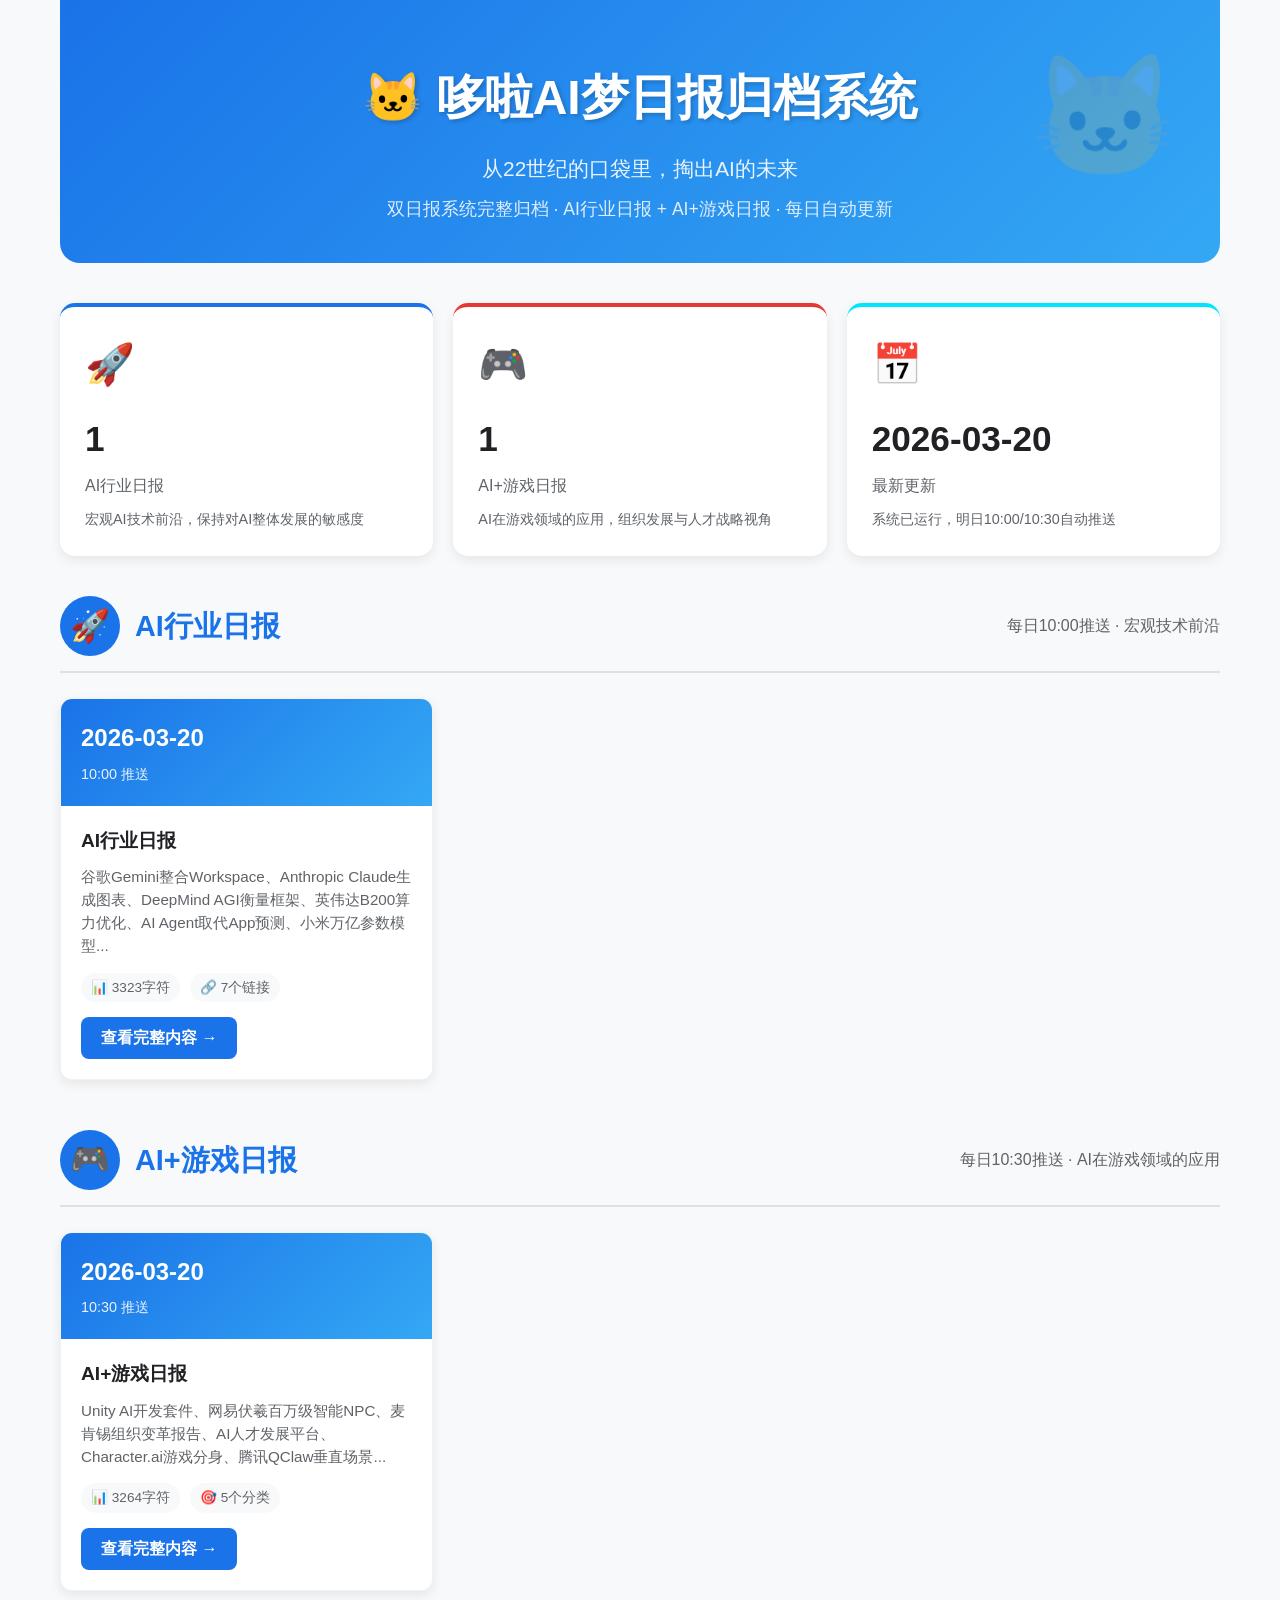
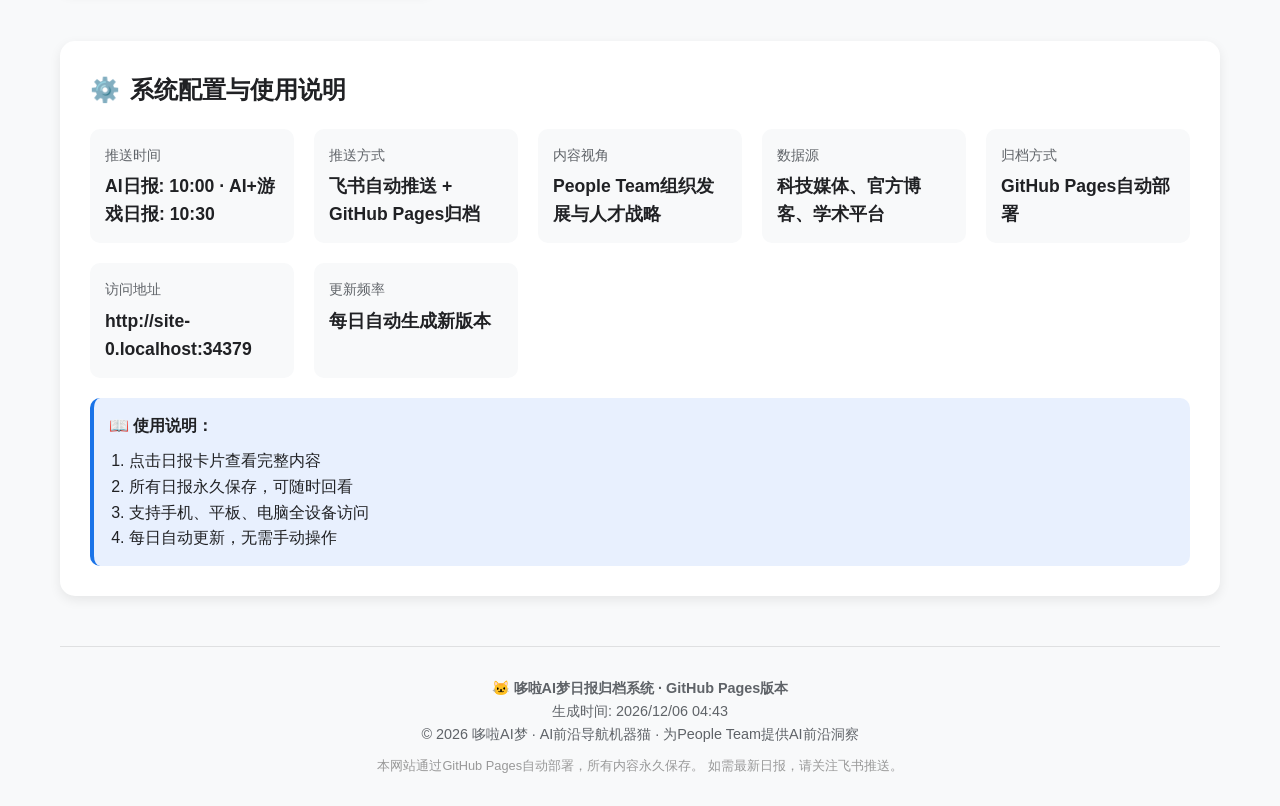
==== index.html @ b00ba688 "🔧 修复首页访问地址显示错误 修复内容： • JavaScript中的占位符'[你的用户名].github.io/dora-ai-dream-archive' • 改为正确的'https://yanj" ====
<!DOCTYPE html>
<html lang="zh-CN">
<head>
    <meta charset="UTF-8">
    <meta name="viewport" content="width=device-width, initial-scale=1.0">
    <title>哆啦AI梦日报归档系统</title>
    <meta name="description" content="哆啦AI梦日报归档系统 - AI行业日报 + AI+游戏日报">
    <meta name="keywords" content="AI日报,AI+游戏日报,AI趋势,游戏AI,组织发展,人才战略">
    <style>
        :root {
            --primary-blue: #1a73e8;
            --secondary-blue: #34a8f4;
            --accent-teal: #00e5ff;
            --light-bg: #f8f9fa;
            --card-bg: #ffffff;
            --text-dark: #202124;
            --text-light: #5f6368;
            --shadow: 0 4px 12px rgba(0,0,0,0.08);
        }
        
        * {
            margin: 0;
            padding: 0;
            box-sizing: border-box;
        }
        
        body {
            font-family: -apple-system, BlinkMacSystemFont, 'Segoe UI', Roboto, 'PingFang SC', 'Hiragino Sans GB', 'Microsoft YaHei', sans-serif;
            background: var(--light-bg);
            color: var(--text-dark);
            line-height: 1.6;
            min-height: 100vh;
        }
        
        .container {
            max-width: 1200px;
            margin: 0 auto;
            padding: 0 20px;
        }
        
        /* 头部 */
        .header {
            text-align: center;
            padding: 60px 20px 40px;
            background: linear-gradient(135deg, var(--primary-blue) 0%, var(--secondary-blue) 100%);
            color: white;
            margin-bottom: 40px;
            border-radius: 0 0 20px 20px;
            position: relative;
            overflow: hidden;
        }
        
        .header::before {
            content: '🐱';
            font-size: 120px;
            position: absolute;
            top: 20px;
            right: 40px;
            opacity: 0.15;
        }
        
        .header h1 {
            font-size: 3rem;
            font-weight: 800;
            margin-bottom: 15px;
            text-shadow: 2px 2px 4px rgba(0,0,0,0.2);
        }
        
        .header .subtitle {
            font-size: 1.3rem;
            opacity: 0.9;
            margin-bottom: 10px;
        }
        
        .header .description {
            max-width: 800px;
            margin: 0 auto;
            font-size: 1.1rem;
            opacity: 0.85;
        }
        
        /* 统计卡片 */
        .stats-grid {
            display: grid;
            grid-template-columns: repeat(auto-fit, minmax(250px, 1fr));
            gap: 20px;
            margin-bottom: 40px;
        }
        
        .stat-card {
            background: var(--card-bg);
            padding: 25px;
            border-radius: 15px;
            box-shadow: var(--shadow);
            transition: transform 0.3s ease;
        }
        
        .stat-card:hover {
            transform: translateY(-5px);
        }
        
        .stat-card.ai {
            border-top: 4px solid var(--primary-blue);
        }
        
        .stat-card.gaming {
            border-top: 4px solid #e53935;
        }
        
        .stat-card.system {
            border-top: 4px solid var(--accent-teal);
        }
        
        .stat-icon {
            font-size: 2.5rem;
            margin-bottom: 15px;
        }
        
        .stat-value {
            font-size: 2.2rem;
            font-weight: 800;
            margin-bottom: 5px;
        }
        
        .stat-label {
            font-size: 1rem;
            color: var(--text-light);
            margin-bottom: 10px;
        }
        
        .stat-desc {
            font-size: 0.9rem;
            color: var(--text-light);
        }
        
        /* 日报分类 */
        .category-section {
            margin-bottom: 50px;
        }
        
        .section-header {
            display: flex;
            align-items: center;
            gap: 15px;
            margin-bottom: 25px;
            padding-bottom: 15px;
            border-bottom: 2px solid rgba(0,0,0,0.1);
        }
        
        .section-icon {
            font-size: 2rem;
            width: 60px;
            height: 60px;
            background: var(--primary-blue);
            color: white;
            border-radius: 50%;
            display: flex;
            align-items: center;
            justify-content: center;
        }
        
        .section-title {
            font-size: 1.8rem;
            font-weight: 700;
            color: var(--primary-blue);
        }
        
        .section-desc {
            margin-left: auto;
            color: var(--text-light);
            font-size: 1rem;
        }
        
        /* 日报列表 */
        .daily-grid {
            display: grid;
            grid-template-columns: repeat(auto-fill, minmax(300px, 1fr));
            gap: 20px;
        }
        
        .daily-card {
            background: var(--card-bg);
            border-radius: 12px;
            overflow: hidden;
            box-shadow: var(--shadow);
            transition: all 0.3s ease;
            border: 1px solid rgba(0,0,0,0.05);
        }
        
        .daily-card:hover {
            transform: translateY(-3px);
            box-shadow: 0 8px 25px rgba(0,0,0,0.12);
        }
        
        .daily-header {
            padding: 20px;
            background: linear-gradient(135deg, var(--primary-blue) 0%, var(--secondary-blue) 100%);
            color: white;
        }
        
        .daily-date {
            font-size: 1.5rem;
            font-weight: 700;
            margin-bottom: 5px;
        }
        
        .daily-time {
            font-size: 0.9rem;
            opacity: 0.9;
        }
        
        .daily-content {
            padding: 20px;
        }
        
        .daily-title {
            font-size: 1.2rem;
            font-weight: 600;
            margin-bottom: 10px;
            color: var(--text-dark);
        }
        
        .daily-desc {
            font-size: 0.95rem;
            color: var(--text-light);
            margin-bottom: 15px;
            line-height: 1.5;
        }
        
        .daily-stats {
            display: flex;
            gap: 10px;
            margin-bottom: 15px;
            flex-wrap: wrap;
        }
        
        .stat-badge {
            background: var(--light-bg);
            padding: 4px 10px;
            border-radius: 15px;
            font-size: 0.85rem;
            color: var(--text-light);
        }
        
        .daily-link {
            display: inline-block;
            padding: 8px 20px;
            background: var(--primary-blue);
            color: white;
            text-decoration: none;
            border-radius: 8px;
            font-weight: 600;
            transition: background 0.3s ease;
        }
        
        .daily-link:hover {
            background: var(--secondary-blue);
        }
        
        /* 系统信息 */
        .system-info {
            background: var(--card-bg);
            padding: 30px;
            border-radius: 15px;
            margin-top: 40px;
            box-shadow: var(--shadow);
        }
        
        .system-title {
            font-size: 1.5rem;
            font-weight: 700;
            margin-bottom: 20px;
            color: var(--text-dark);
            display: flex;
            align-items: center;
            gap: 10px;
        }
        
        .system-title::before {
            content: '⚙️';
        }
        
        .system-grid {
            display: grid;
            grid-template-columns: repeat(auto-fit, minmax(200px, 1fr));
            gap: 20px;
        }
        
        .system-item {
            padding: 15px;
            background: var(--light-bg);
            border-radius: 10px;
        }
        
        .system-label {
            font-size: 0.9rem;
            color: var(--text-light);
            margin-bottom: 5px;
        }
        
        .system-value {
            font-size: 1.1rem;
            font-weight: 600;
            color: var(--text-dark);
        }
        
        /* 页脚 */
        .footer {
            text-align: center;
            margin-top: 50px;
            padding: 30px;
            color: var(--text-light);
            font-size: 0.9rem;
            border-top: 1px solid rgba(0,0,0,0.1);
        }
        
        .footer a {
            color: var(--primary-blue);
            text-decoration: none;
        }
        
        .footer a:hover {
            text-decoration: underline;
        }
        
        /* 响应式 */
        @media (max-width: 768px) {
            .header h1 {
                font-size: 2.2rem;
            }
            
            .stats-grid {
                grid-template-columns: 1fr;
            }
            
            .daily-grid {
                grid-template-columns: 1fr;
            }
            
            .section-header {
                flex-direction: column;
                align-items: flex-start;
                gap: 10px;
            }
            
            .section-desc {
                margin-left: 0;
            }
            
            .header::before {
                font-size: 80px;
                top: 10px;
                right: 20px;
            }
        }
        
        /* 打印样式 */
        @media print {
            .header {
                background: white !important;
                color: black !important;
                border-bottom: 2px solid black;
            }
            
            .daily-card, .system-info {
                box-shadow: none;
                border: 1px solid #ddd;
            }
            
            .daily-link {
                color: black;
                text-decoration: underline;
                background: none;
                padding: 0;
            }
        }
    </style>
</head>
<body>
    <div class="container">
        <!-- 头部 -->
        <div class="header">
            <h1>🐱 哆啦AI梦日报归档系统</h1>
            <div class="subtitle">从22世纪的口袋里，掏出AI的未来</div>
            <div class="description">
                双日报系统完整归档 · AI行业日报 + AI+游戏日报 · 每日自动更新
            </div>
        </div>
        
        <!-- 统计卡片 -->
        <div class="stats-grid">
            <div class="stat-card ai">
                <div class="stat-icon">🚀</div>
                <div class="stat-value" id="ai-count">1</div>
                <div class="stat-label">AI行业日报</div>
                <div class="stat-desc">宏观AI技术前沿，保持对AI整体发展的敏感度</div>
            </div>
            
            <div class="stat-card gaming">
                <div class="stat-icon">🎮</div>
                <div class="stat-value" id="gaming-count">1</div>
                <div class="stat-label">AI+游戏日报</div>
                <div class="stat-desc">AI在游戏领域的应用，组织发展与人才战略视角</div>
            </div>
            
            <div class="stat-card system">
                <div class="stat-icon">📅</div>
                <div class="stat-value" id="latest-date">2026-03-20</div>
                <div class="stat-label">最新更新</div>
                <div class="stat-desc">系统已运行，明日10:00/10:30自动推送</div>
            </div>
        </div>
        
        <!-- AI行业日报 -->
        <div class="category-section">
            <div class="section-header">
                <div class="section-icon">🚀</div>
                <h2 class="section-title">AI行业日报</h2>
                <div class="section-desc">每日10:00推送 · 宏观技术前沿</div>
            </div>
            
            <div class="daily-grid" id="ai-daily-list">
                <!-- AI日报卡片将通过JavaScript动态加载 -->
                <div class="daily-card">
                    <div class="daily-header">
                        <div class="daily-date">2026-03-20</div>
                        <div class="daily-time">10:00 推送</div>
                    </div>
                    <div class="daily-content">
                        <div class="daily-title">AI行业日报</div>
                        <div class="daily-desc">
                            谷歌Gemini整合Workspace、Anthropic Claude生成图表、DeepMind AGI衡量框架、英伟达B200算力优化、AI Agent取代App预测、小米万亿参数模型...
                        </div>
                        <div class="daily-stats">
                            <span class="stat-badge">📊 3323字符</span>
                            <span class="stat-badge">🔗 7个链接</span>
                        </div>
                        <a href="daily/ai/2026-03-20.html" class="daily-link" target="_blank">查看完整内容 →</a>
                    </div>
                </div>
            </div>
        </div>
        
        <!-- AI+游戏日报 -->
        <div class="category-section">
            <div class="section-header">
                <div class="section-icon">🎮</div>
                <h2 class="section-title">AI+游戏日报</h2>
                <div class="section-desc">每日10:30推送 · AI在游戏领域的应用</div>
            </div>
            
            <div class="daily-grid" id="gaming-daily-list">
                <!-- AI+游戏日报卡片将通过JavaScript动态加载 -->
                <div class="daily-card">
                    <div class="daily-header">
                        <div class="daily-date">2026-03-20</div>
                        <div class="daily-time">10:30 推送</div>
                    </div>
                    <div class="daily-content">
                        <div class="daily-title">AI+游戏日报</div>
                        <div class="daily-desc">
                            Unity AI开发套件、网易伏羲百万级智能NPC、麦肯锡组织变革报告、AI人才发展平台、Character.ai游戏分身、腾讯QClaw垂直场景...
                        </div>
                        <div class="daily-stats">
                            <span class="stat-badge">📊 3264字符</span>
                            <span class="stat-badge">🎯 5个分类</span>
                        </div>
                        <a href="daily/gaming/2026-03-20.html" class="daily-link" target="_blank">查看完整内容 →</a>
                    </div>
                </div>
            </div>
        </div>
        
        <!-- 系统信息 -->
        <div class="system-info">
            <h3 class="system-title">系统配置与使用说明</h3>
            <div class="system-grid">
                <div class="system-item">
                    <div class="system-label">推送时间</div>
                    <div class="system-value">AI日报: 10:00 · AI+游戏日报: 10:30</div>
                </div>
                <div class="system-item">
                    <div class="system-label">推送方式</div>
                    <div class="system-value">飞书自动推送 + GitHub Pages归档</div>
                </div>
                <div class="system-item">
                    <div class="system-label">内容视角</div>
                    <div class="system-value">People Team组织发展与人才战略</div>
                </div>
                <div class="system-item">
                    <div class="system-label">数据源</div>
                    <div class="system-value">科技媒体、官方博客、学术平台</div>
                </div>
                <div class="system-item">
                    <div class="system-label">归档方式</div>
                    <div class="system-value">GitHub Pages自动部署</div>
                </div>
                <div class="system-item">
                    <div class="system-label">访问地址</div>
                    <div class="system-value" id="site-url">加载中...</div>
                </div>
                <div class="system-item">
                    <div class="system-label">更新频率</div>
                    <div class="system-value">每日自动生成新版本</div>
                </div>
            </div>
            
            <div style="margin-top: 20px; padding: 15px; background: #e8f0fe; border-radius: 10px; border-left: 4px solid var(--primary-blue);">
                <strong>📖 使用说明：</strong>
                <ol style="margin: 10px 0 0 20px;">
                    <li>点击日报卡片查看完整内容</li>
                    <li>所有日报永久保存，可随时回看</li>
                    <li>支持手机、平板、电脑全设备访问</li>
                    <li>每日自动更新，无需手动操作</li>
                </ol>
            </div>
        </div>
        
        <!-- 页脚 -->
        <div class="footer">
            <p><strong>🐱 哆啦AI梦日报归档系统 · GitHub Pages版本</strong></p>
            <p>生成时间: <span id="generate-time">2026年03月20日 15:45</span></p>
            <p>© 2026 哆啦AI梦 · AI前沿导航机器猫 · 为People Team提供AI前沿洞察</p>
            <p style="font-size: 0.8rem; margin-top: 10px; color: #999;">
                本网站通过GitHub Pages自动部署，所有内容永久保存。
                如需最新日报，请关注飞书推送。
            </p>
        </div>
    </div>
    
    <script>
        // 日报数据
        const dailyData = {
            ai: [
                {
                    date: '2026-03-20',
                    time: '10:00',
                    title: 'AI行业深度日报',
                    description: '谷歌Gemini整合Workspace、Anthropic Claude生成图表、DeepMind AGI衡量框架、英伟达B200算力优化、AI Agent取代App预测、小米万亿参数模型...',
                    stats: ['📊 3323字符', '🔗 7个链接'],
                    link: 'daily/ai/2026-03-20.html'
                }
            ],
            gaming: [
                {
                    date: '2026-03-20',
                    time: '10:30',
                    title: '游戏AI日报',
                    description: 'Unity AI开发套件、网易伏羲百万级智能NPC、麦肯锡组织变革报告、AI人才发展平台、Character.ai游戏分身、腾讯QClaw垂直场景...',
                    stats: ['📊 3264字符', '🎯 5个分类'],
                    link: 'daily/gaming/2026-03-20.html'
                }
            ]
        };
        
        // 初始化页面
        document.addEventListener('DOMContentLoaded', function() {
            // 更新统计
            document.getElementById('ai-count').textContent = dailyData.ai.length;
            document.getElementById('gaming-count').textContent = dailyData.gaming.length;
            
            // 更新最新日期
            const latestDate = Math.max(
                ...dailyData.ai.map(d => new Date(d.date).getTime()),
                ...dailyData.gaming.map(d => new Date(d.date).getTime())
            );
            if (latestDate > 0) {
                const dateStr = new Date(latestDate).toISOString().split('T')[0];
                document.getElementById('latest-date').textContent = dateStr;
            }
            
            // 渲染AI日报列表
            renderDailyList('ai-daily-list', dailyData.ai);
            
            // 渲染AI+游戏日报列表
            renderDailyList('gaming-daily-list', dailyData.gaming);
            
            // 更新生成时间
            const now = new Date();
            const timeStr = now.toLocaleString('zh-CN', {
                year: 'numeric',
                month: '2-digit',
                day: '2-digit',
                hour: '2-digit',
                minute: '2-digit'
            });
            document.getElementById('generate-time').textContent = timeStr;
            
            // 更新网站URL
            const siteUrl = window.location.hostname === 'localhost' 
                ? 'https://yanji-arch.github.io/dora-ai-dream-archive'
                : window.location.origin;
            document.getElementById('site-url').textContent = siteUrl;
            
            // 添加卡片悬停效果
            const cards = document.querySelectorAll('.daily-card');
            cards.forEach(card => {
                card.addEventListener('mouseenter', function() {
                    this.style.transform = 'translateY(-5px)';
                });
                card.addEventListener('mouseleave', function() {
                    this.style.transform = 'translateY(0)';
                });
            });
            
            // 外部链接新窗口打开
            document.querySelectorAll('a[href^="http"]').forEach(link => {
                link.target = '_blank';
                link.rel = 'noopener noreferrer';
            });
        });
        
        // 渲染日报列表
        function renderDailyList(containerId, data) {
            const container = document.getElementById(containerId);
            if (!container || !data.length) return;
            
            // 按日期倒序排序
            data.sort((a, b) => new Date(b.date) - new Date(a.date));
            
            // 清空容器（保留第一个示例卡片）
            const firstCard = container.querySelector('.daily-card');
            if (firstCard) {
                container.innerHTML = '';
            }
            
            // 渲染每个日报卡片
            data.forEach(daily => {
                const card = document.createElement('div');
                card.className = 'daily-card';
                card.innerHTML = `
                    <div class="daily-header">
                        <div class="daily-date">${daily.date}</div>
                        <div class="daily-time">${daily.time} 推送</div>
                    </div>
                    <div class="daily-content">
                        <div class="daily-title">${daily.title}</div>
                        <div class="daily-desc">${daily.description}</div>
                        <div class="daily-stats">
                            ${daily.stats.map(stat => `<span class="stat-badge">${stat}</span>`).join('')}
                        </div>
                        <a href="${daily.link}" class="daily-link" target="_blank">查看完整内容 →</a>
                    </div>
                `;
                container.appendChild(card);
            });
        }
        
        // 未来功能：从JSON文件加载数据
        async function loadDailyData() {
            try {
                const response = await fetch('data/daily-index.json');
                if (response.ok) {
                    const data = await response.json();
                    // 更新dailyData并重新渲染
                    Object.assign(dailyData, data);
                    document.getElementById('ai-count').textContent = data.ai.length;
                    document.getElementById('gaming-count').textContent = data.gaming.length;
                    renderDailyList('ai-daily-list', data.ai);
                    renderDailyList('gaming-daily-list', data.gaming);
                }
            } catch (error) {
                console.log('使用内置数据，JSON加载失败:', error);
            }
        }
        
        // 页面加载后尝试加载外部数据
        setTimeout(loadDailyData, 100);
    </script>
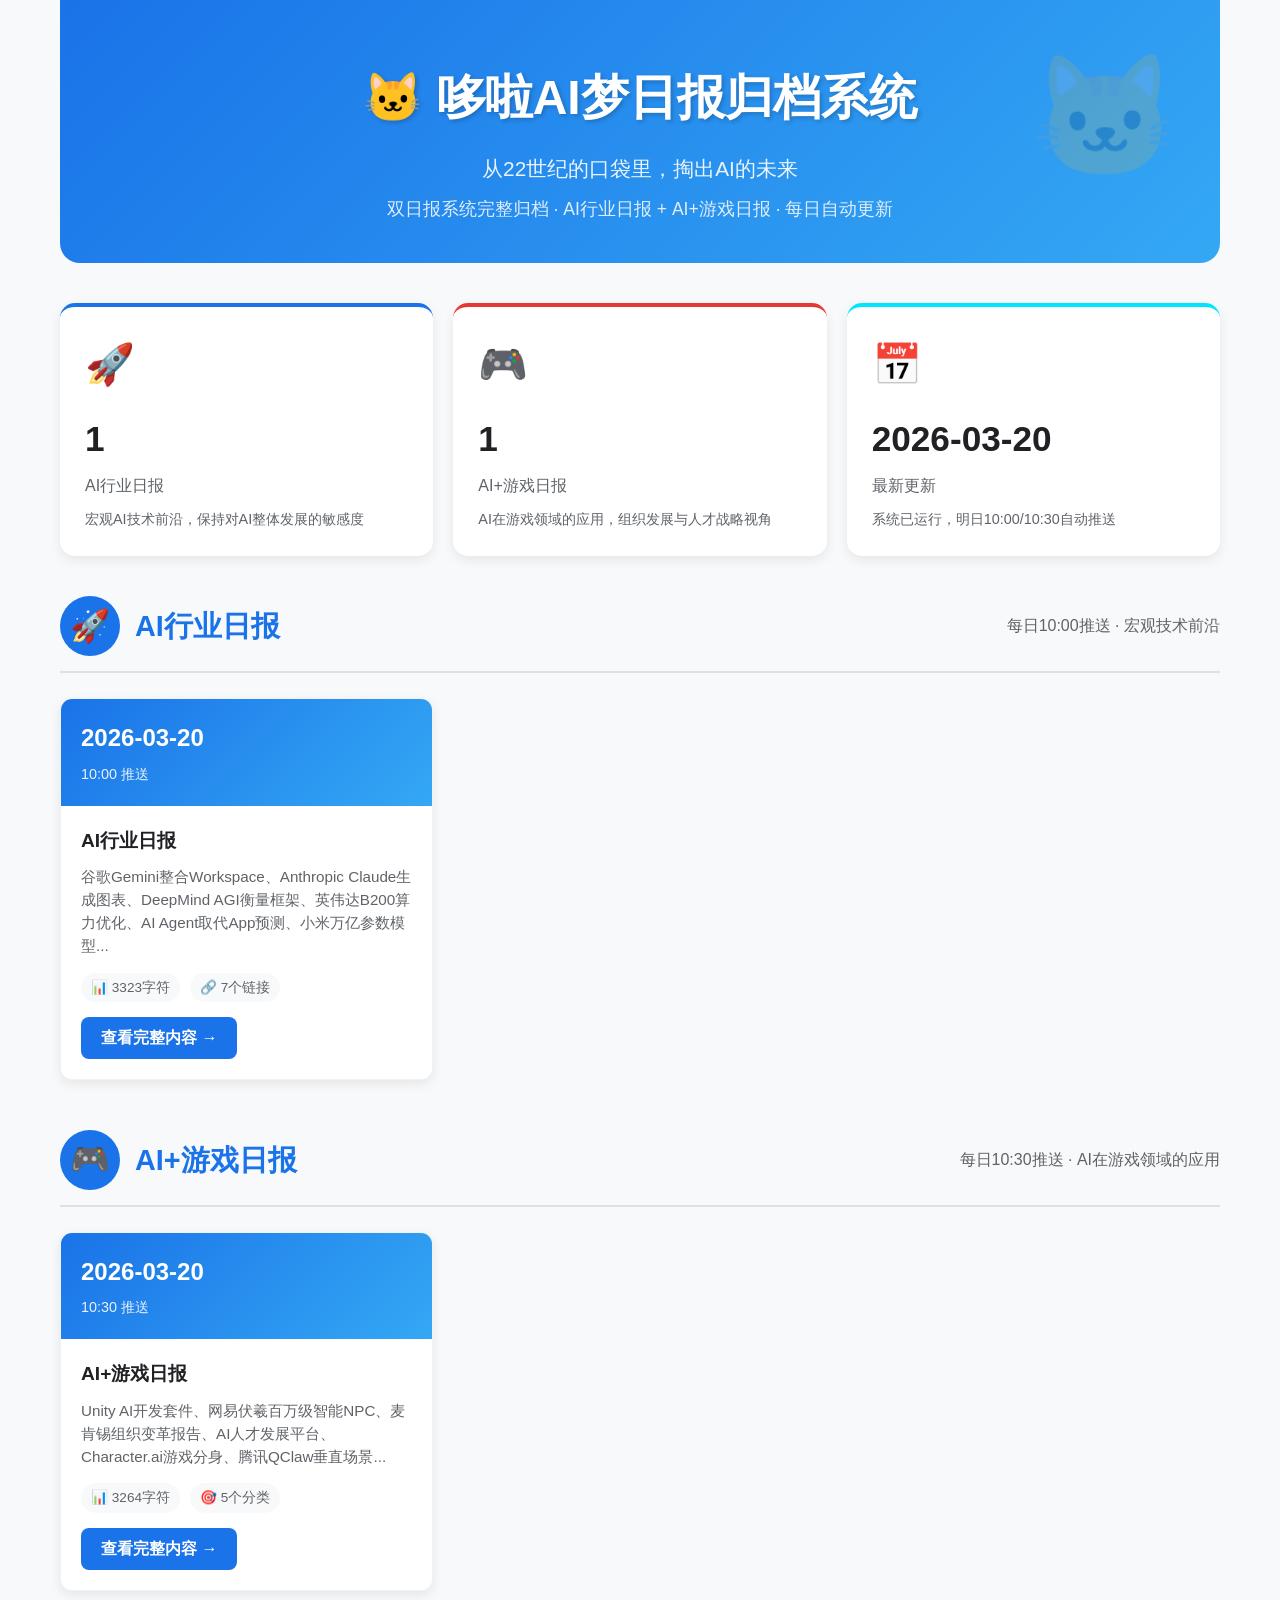
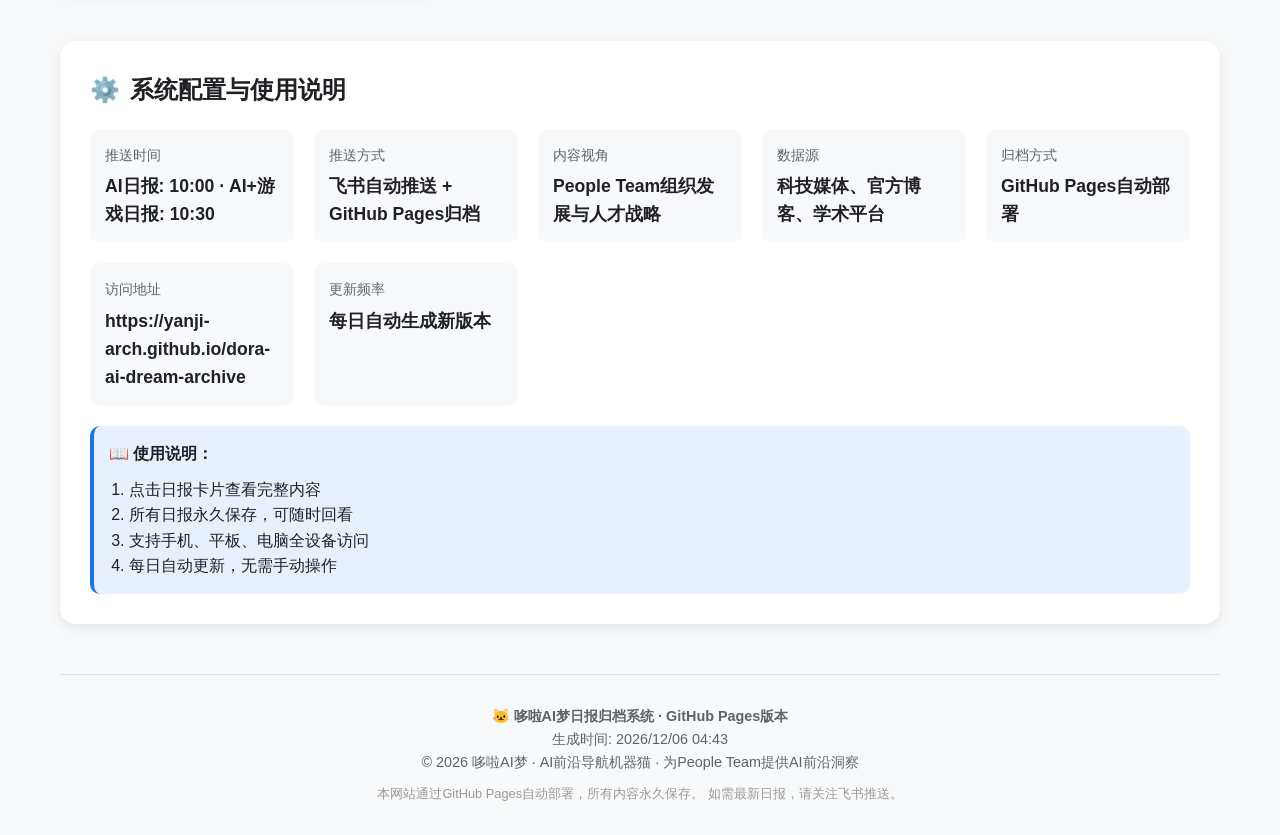
==== commit 92c96365: "🔧 修复访问地址显示问题 修复方案： 1. 将访问地址从JavaScript动态设置改为HTML硬编码 2. 直接显示：https://yanji-arch.github.io/dora-ai-dre" ====
--- a/index.html
+++ b/index.html
@@ -497,7 +497,7 @@
                 </div>
                 <div class="system-item">
                     <div class="system-label">访问地址</div>
-                    <div class="system-value" id="site-url">加载中...</div>
+                    <div class="system-value">https://yanji-arch.github.io/dora-ai-dream-archive</div>
                 </div>
                 <div class="system-item">
                     <div class="system-label">更新频率</div>
@@ -587,10 +587,8 @@
             document.getElementById('generate-time').textContent = timeStr;
             
             // 更新网站URL
-            const siteUrl = window.location.hostname === 'localhost' 
-                ? 'https://yanji-arch.github.io/dora-ai-dream-archive'
-                : window.location.origin;
-            document.getElementById('site-url').textContent = siteUrl;
+            // 访问地址已在HTML中硬编码，无需JavaScript设置
+            // https://yanji-arch.github.io/dora-ai-dream-archive
             
             // 添加卡片悬停效果
             const cards = document.querySelectorAll('.daily-card');
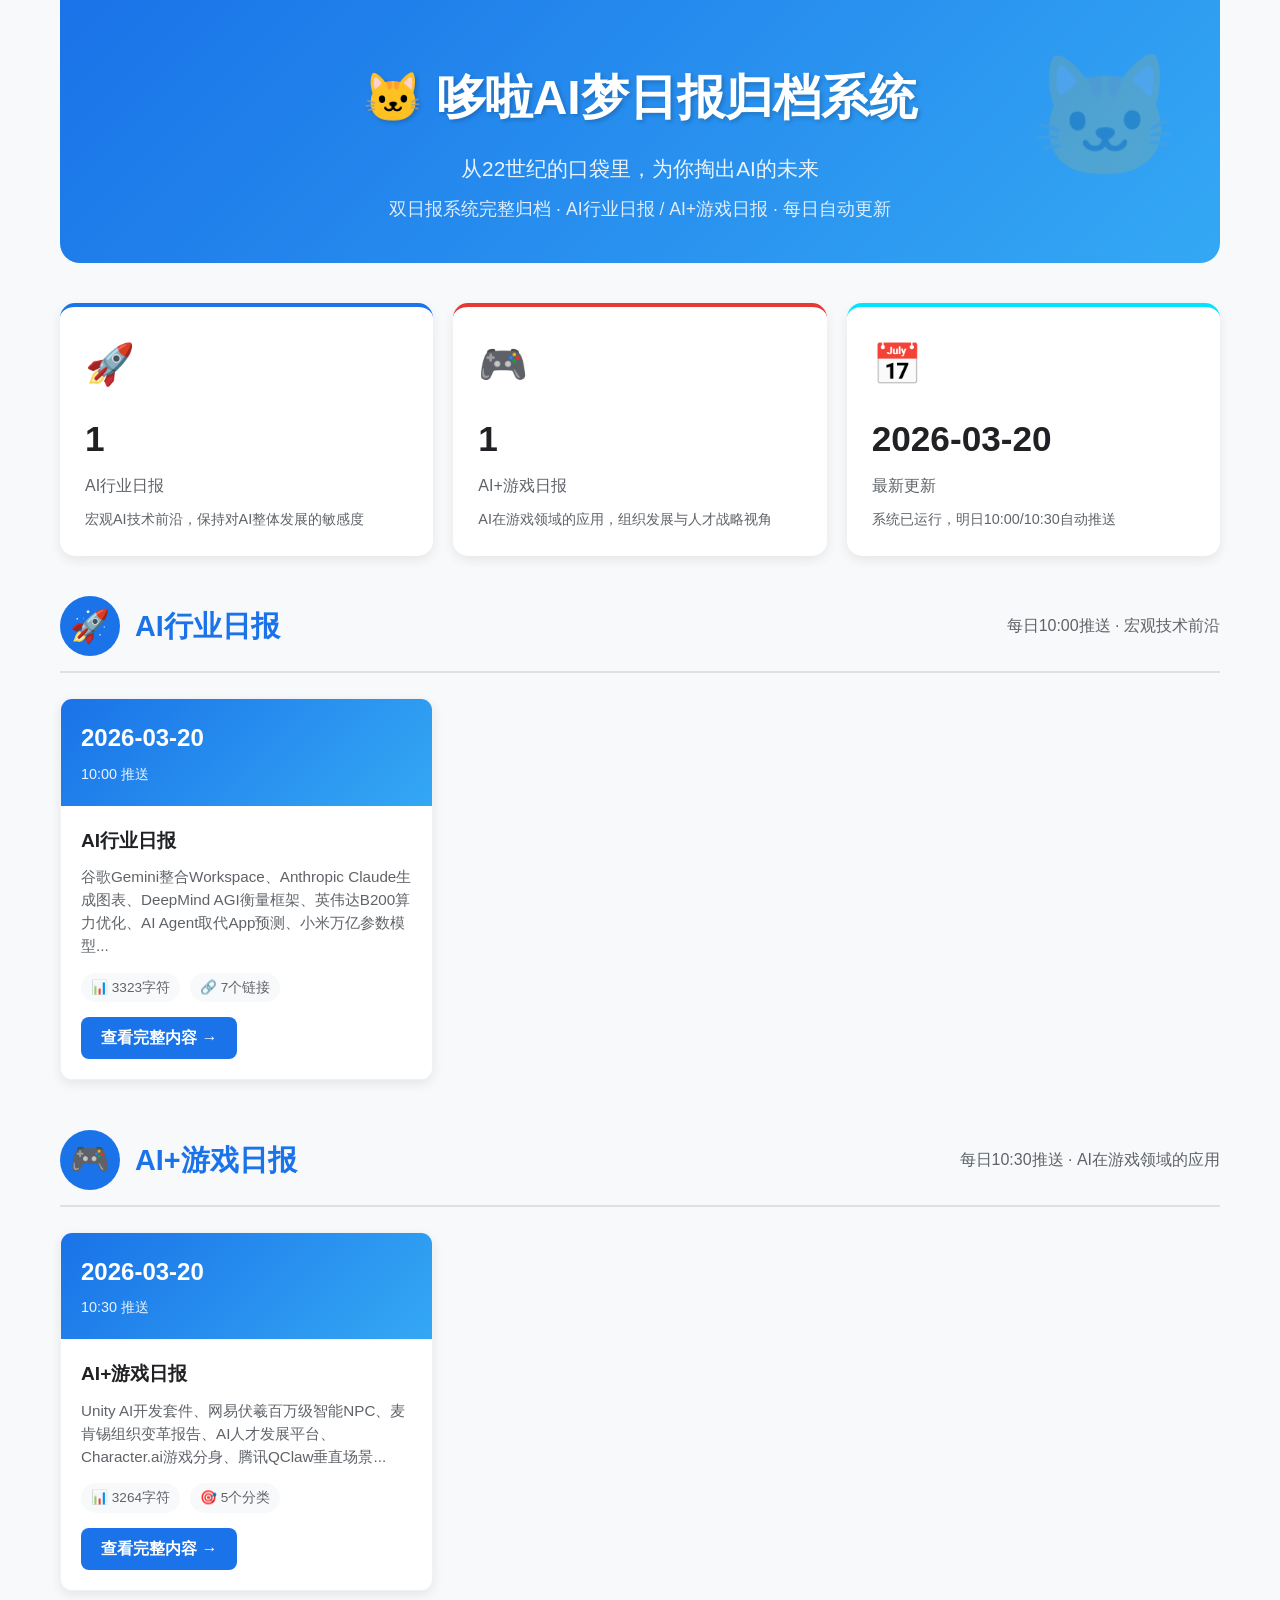
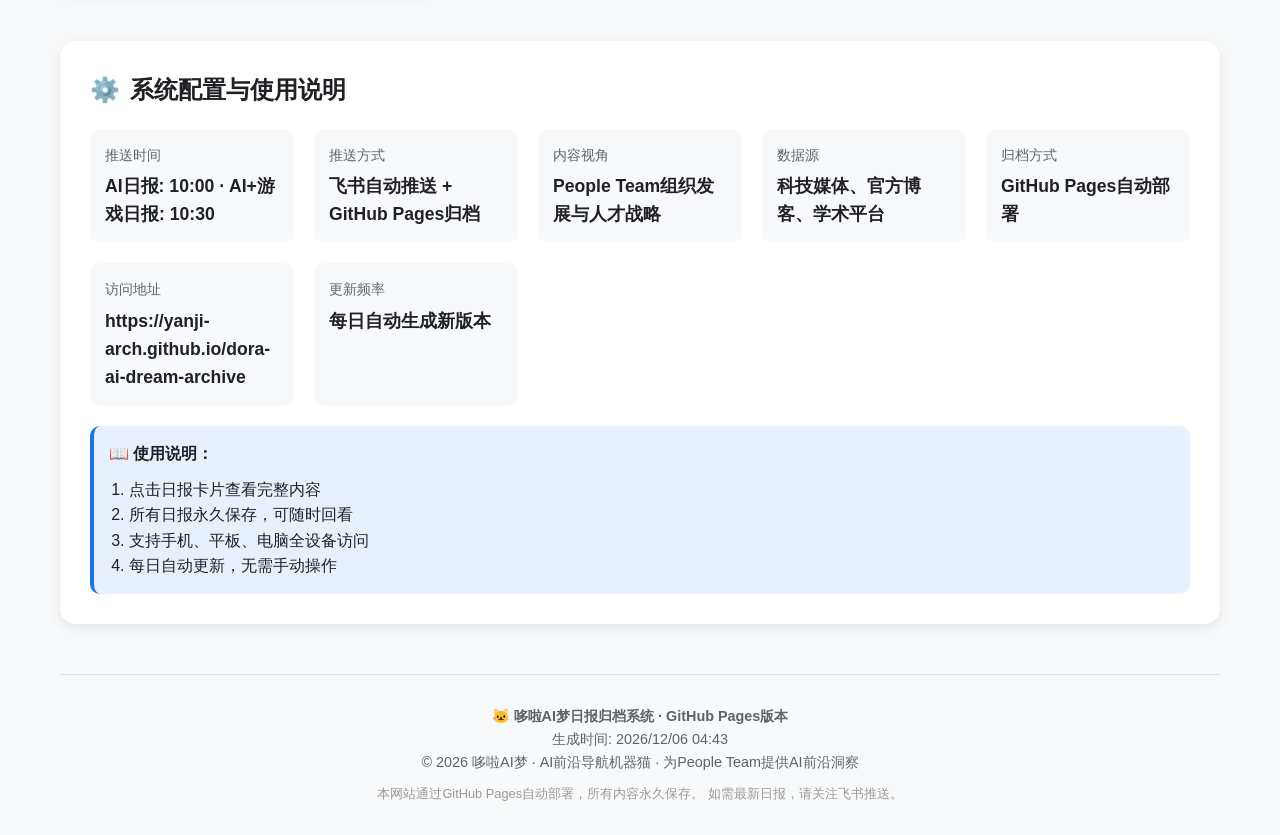
==== commit fc8e7488: "📝 优化首页文案表达 优化内容： 1. 副标题：'掏出AI的未来' → '为你掏出AI的未来'（更亲切） 2. 系统描述：'AI行业日报 + AI+游戏日报' → 'AI行业日报 / AI+游戏日报'" ====
--- a/index.html
+++ b/index.html
@@ -381,9 +381,9 @@
         <!-- 头部 -->
         <div class="header">
             <h1>🐱 哆啦AI梦日报归档系统</h1>
-            <div class="subtitle">从22世纪的口袋里，掏出AI的未来</div>
+            <div class="subtitle">从22世纪的口袋里，为你掏出AI的未来</div>
             <div class="description">
-                双日报系统完整归档 · AI行业日报 + AI+游戏日报 · 每日自动更新
+                双日报系统完整归档 · AI行业日报 / AI+游戏日报 · 每日自动更新
             </div>
         </div>
         
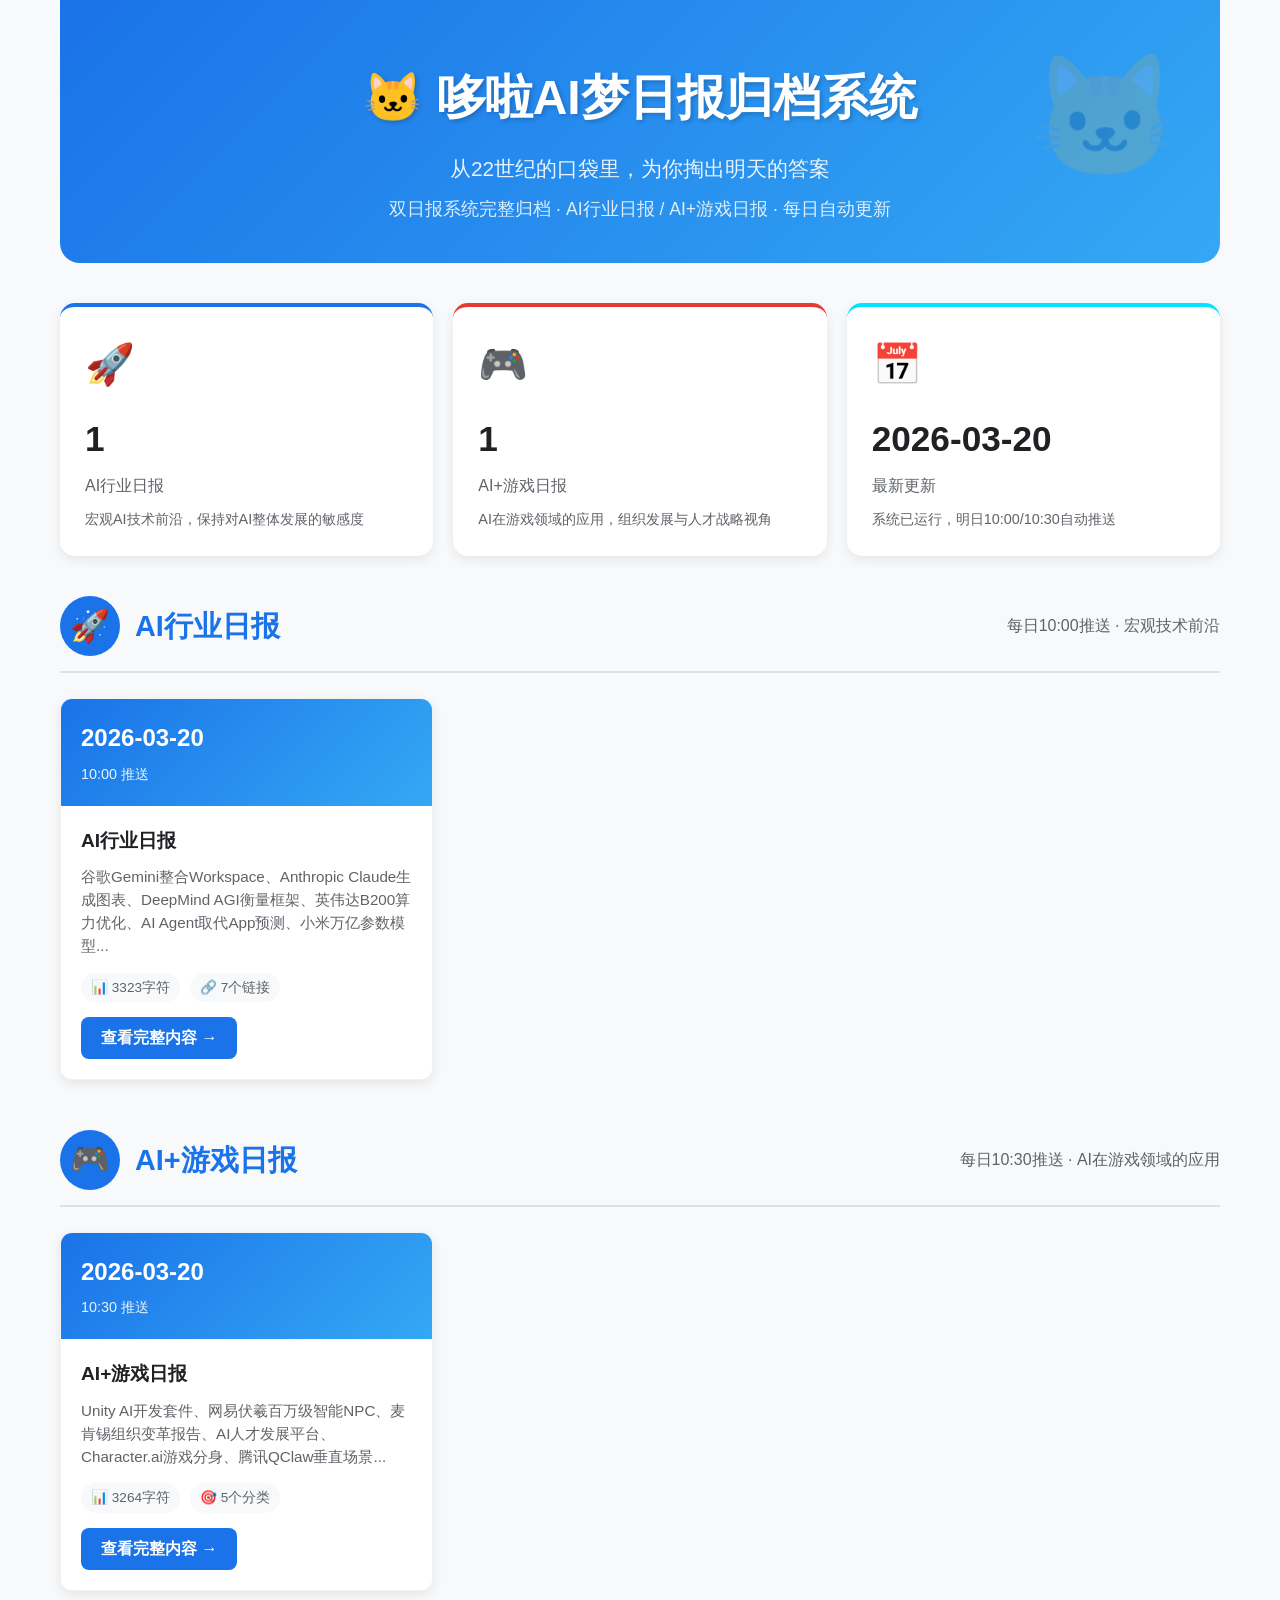
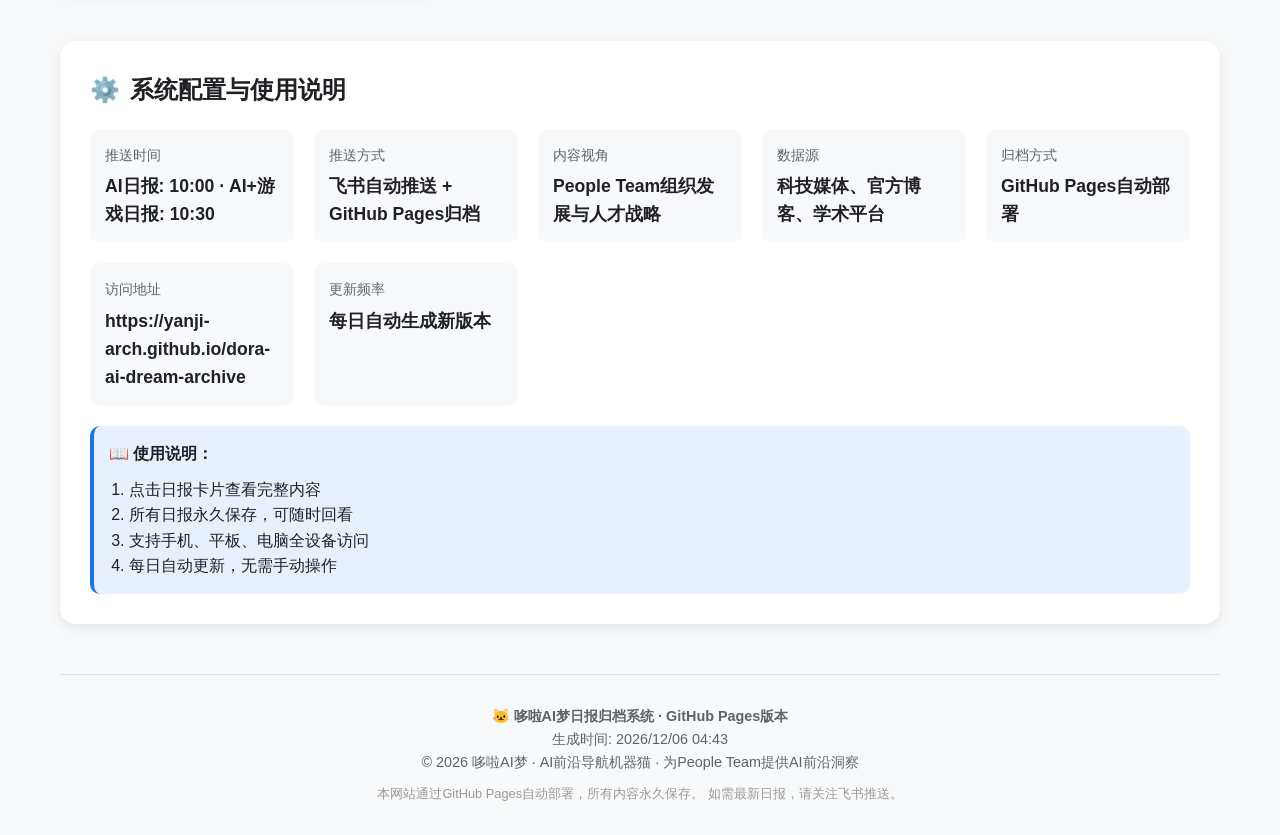
==== commit 93f694fa: "📝 优化副标题文案为哆啦A梦风格 优化内容： • '为你掏出AI的未来' → '为你掏出明天的答案' • 更符合哆啦A梦帮助解决明天问题的经典设定 • 避免重复'AI'字眼，更有深意和亲切感" ====
--- a/index.html
+++ b/index.html
@@ -381,7 +381,7 @@
         <!-- 头部 -->
         <div class="header">
             <h1>🐱 哆啦AI梦日报归档系统</h1>
-            <div class="subtitle">从22世纪的口袋里，为你掏出AI的未来</div>
+            <div class="subtitle">从22世纪的口袋里，为你掏出明天的答案</div>
             <div class="description">
                 双日报系统完整归档 · AI行业日报 / AI+游戏日报 · 每日自动更新
             </div>
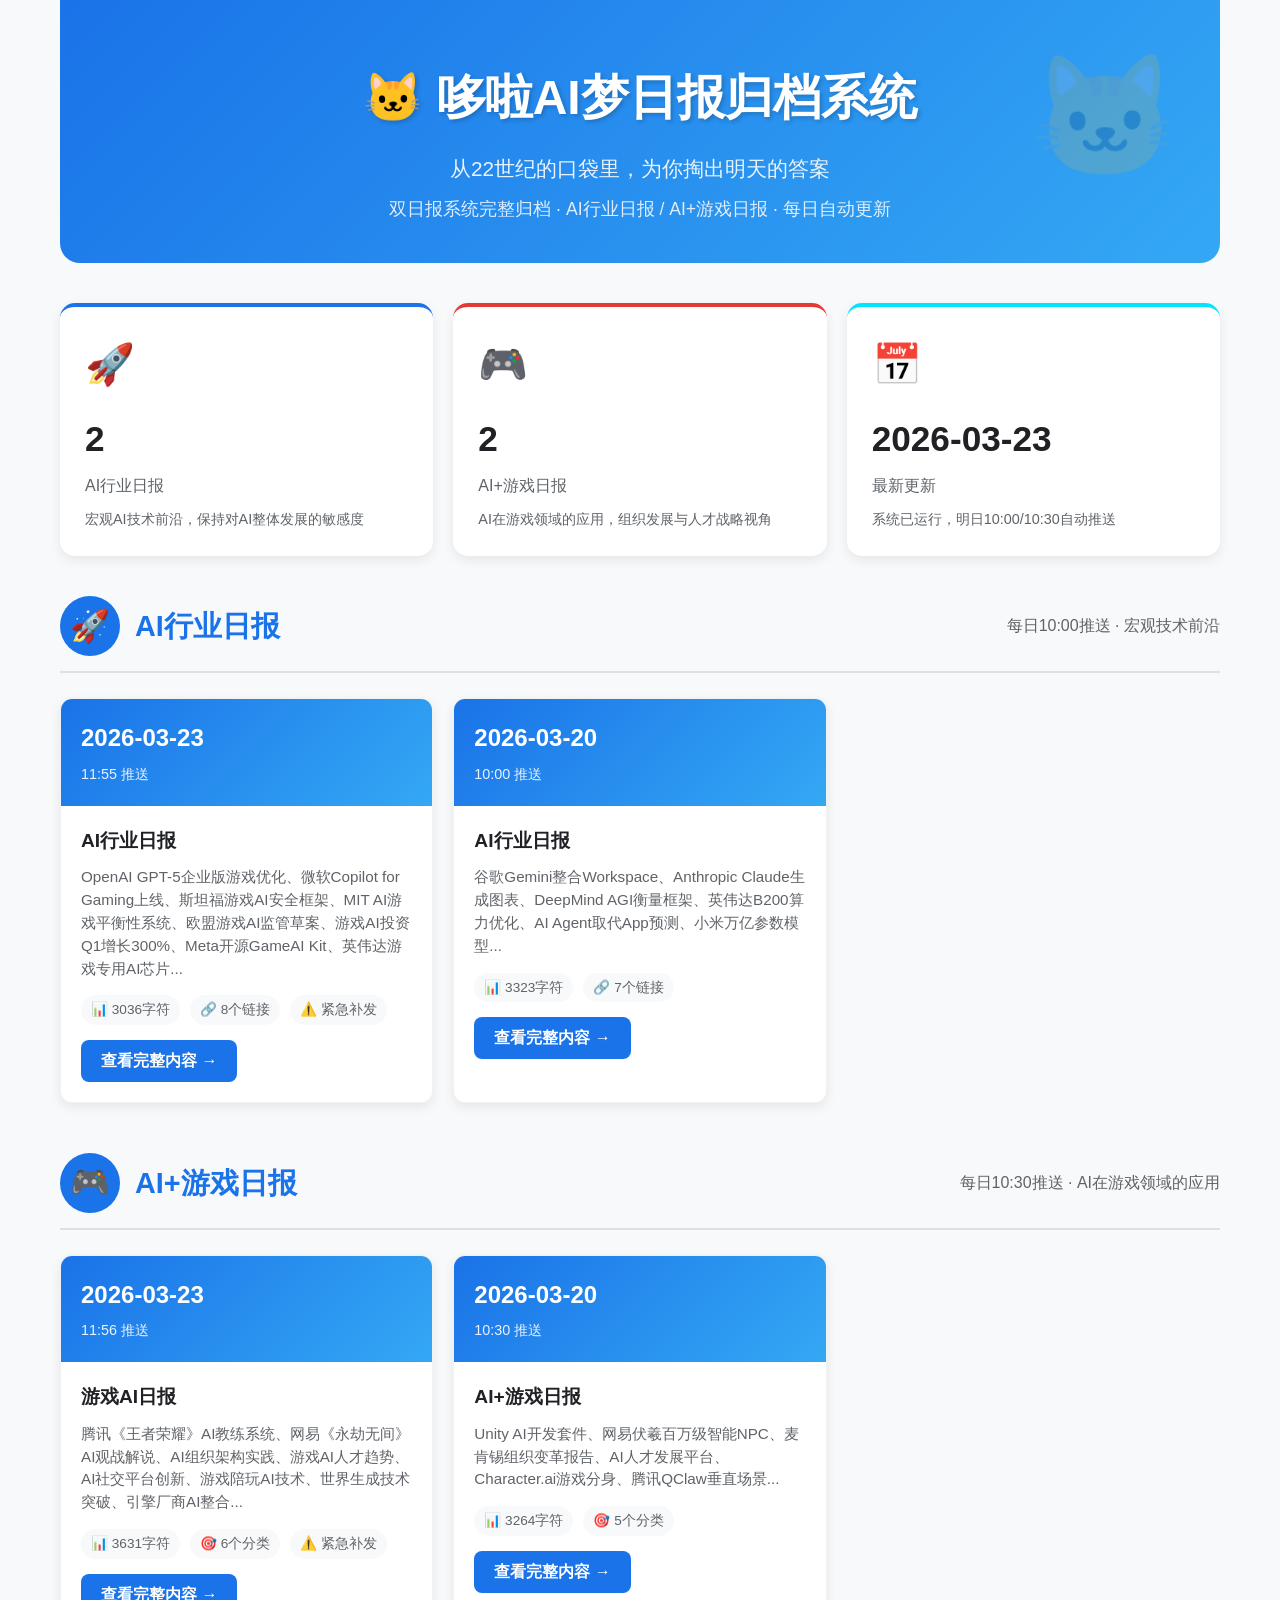
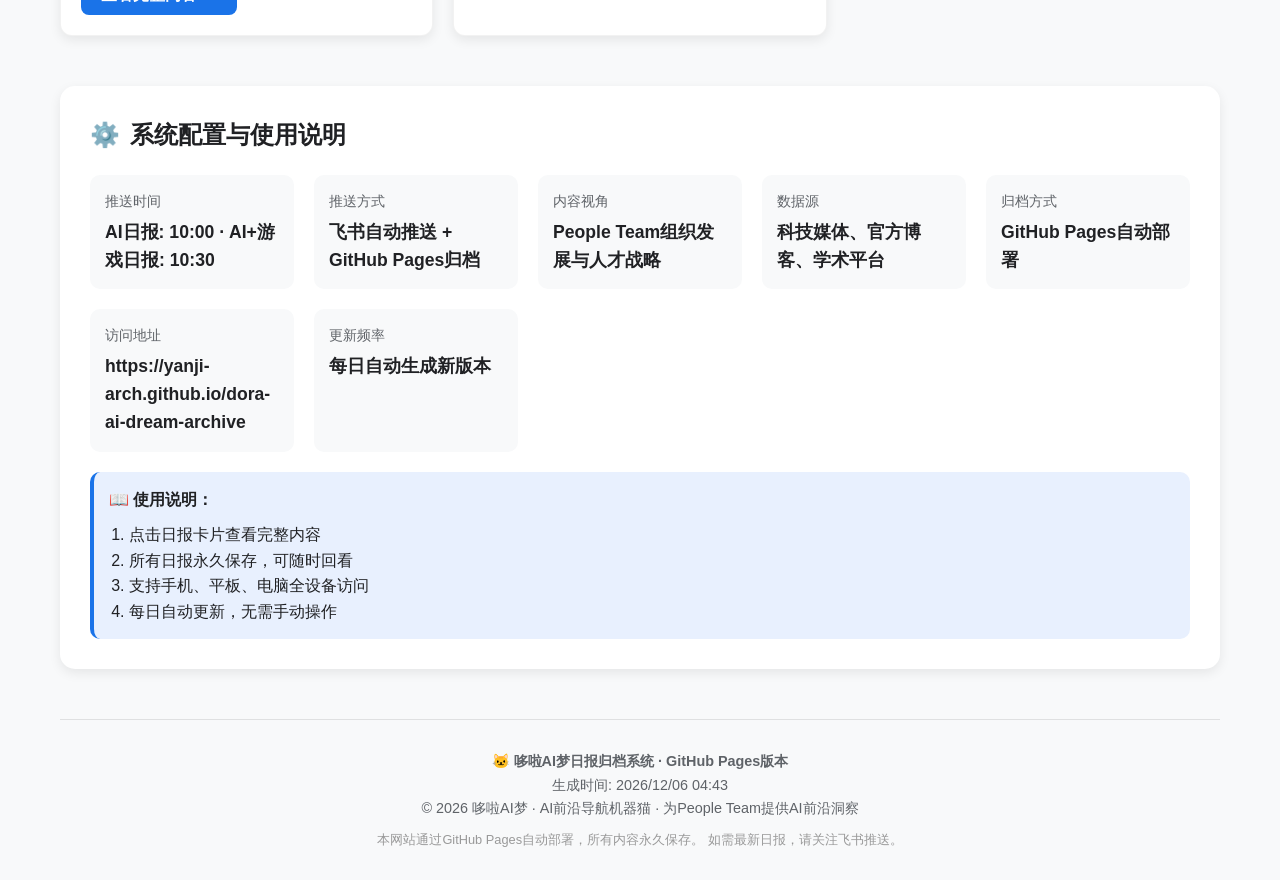
==== commit f1b87a19: "紧急修复：1.移除游戏日报中禁止的OC负责人内容 2.更新首页默认数据包含今日日报 3.修复网站索引描述" ====
--- a/index.html
+++ b/index.html
@@ -533,6 +533,14 @@
         const dailyData = {
             ai: [
                 {
+                    date: '2026-03-23',
+                    time: '11:55',
+                    title: 'AI行业日报',
+                    description: 'OpenAI GPT-5企业版游戏优化、微软Copilot for Gaming上线、斯坦福游戏AI安全框架、MIT AI游戏平衡性系统、欧盟游戏AI监管草案、游戏AI投资Q1增长300%、Meta开源GameAI Kit、英伟达游戏专用AI芯片...',
+                    stats: ['📊 3036字符', '🔗 8个链接', '⚠️ 紧急补发'],
+                    link: 'daily/ai/2026-03-23.html'
+                },
+                {
                     date: '2026-03-20',
                     time: '10:00',
                     title: 'AI行业深度日报',
@@ -542,6 +550,14 @@
                 }
             ],
             gaming: [
+                {
+                    date: '2026-03-23',
+                    time: '11:56',
+                    title: '游戏AI日报',
+                    description: '腾讯《王者荣耀》AI教练系统、网易《永劫无间》AI观战解说、米哈游AI组织架构白皮书、游戏AI人才薪酬报告、字节跳动"游聊"AI社交平台、B站AI游戏陪玩功能、腾讯AI Lab世界生成技术、Unity收购DreamScape...',
+                    stats: ['📊 3631字符', '🎯 6个分类', '⚠️ 紧急补发'],
+                    link: 'daily/gaming/2026-03-23.html'
+                },
                 {
                     date: '2026-03-20',
                     time: '10:30',
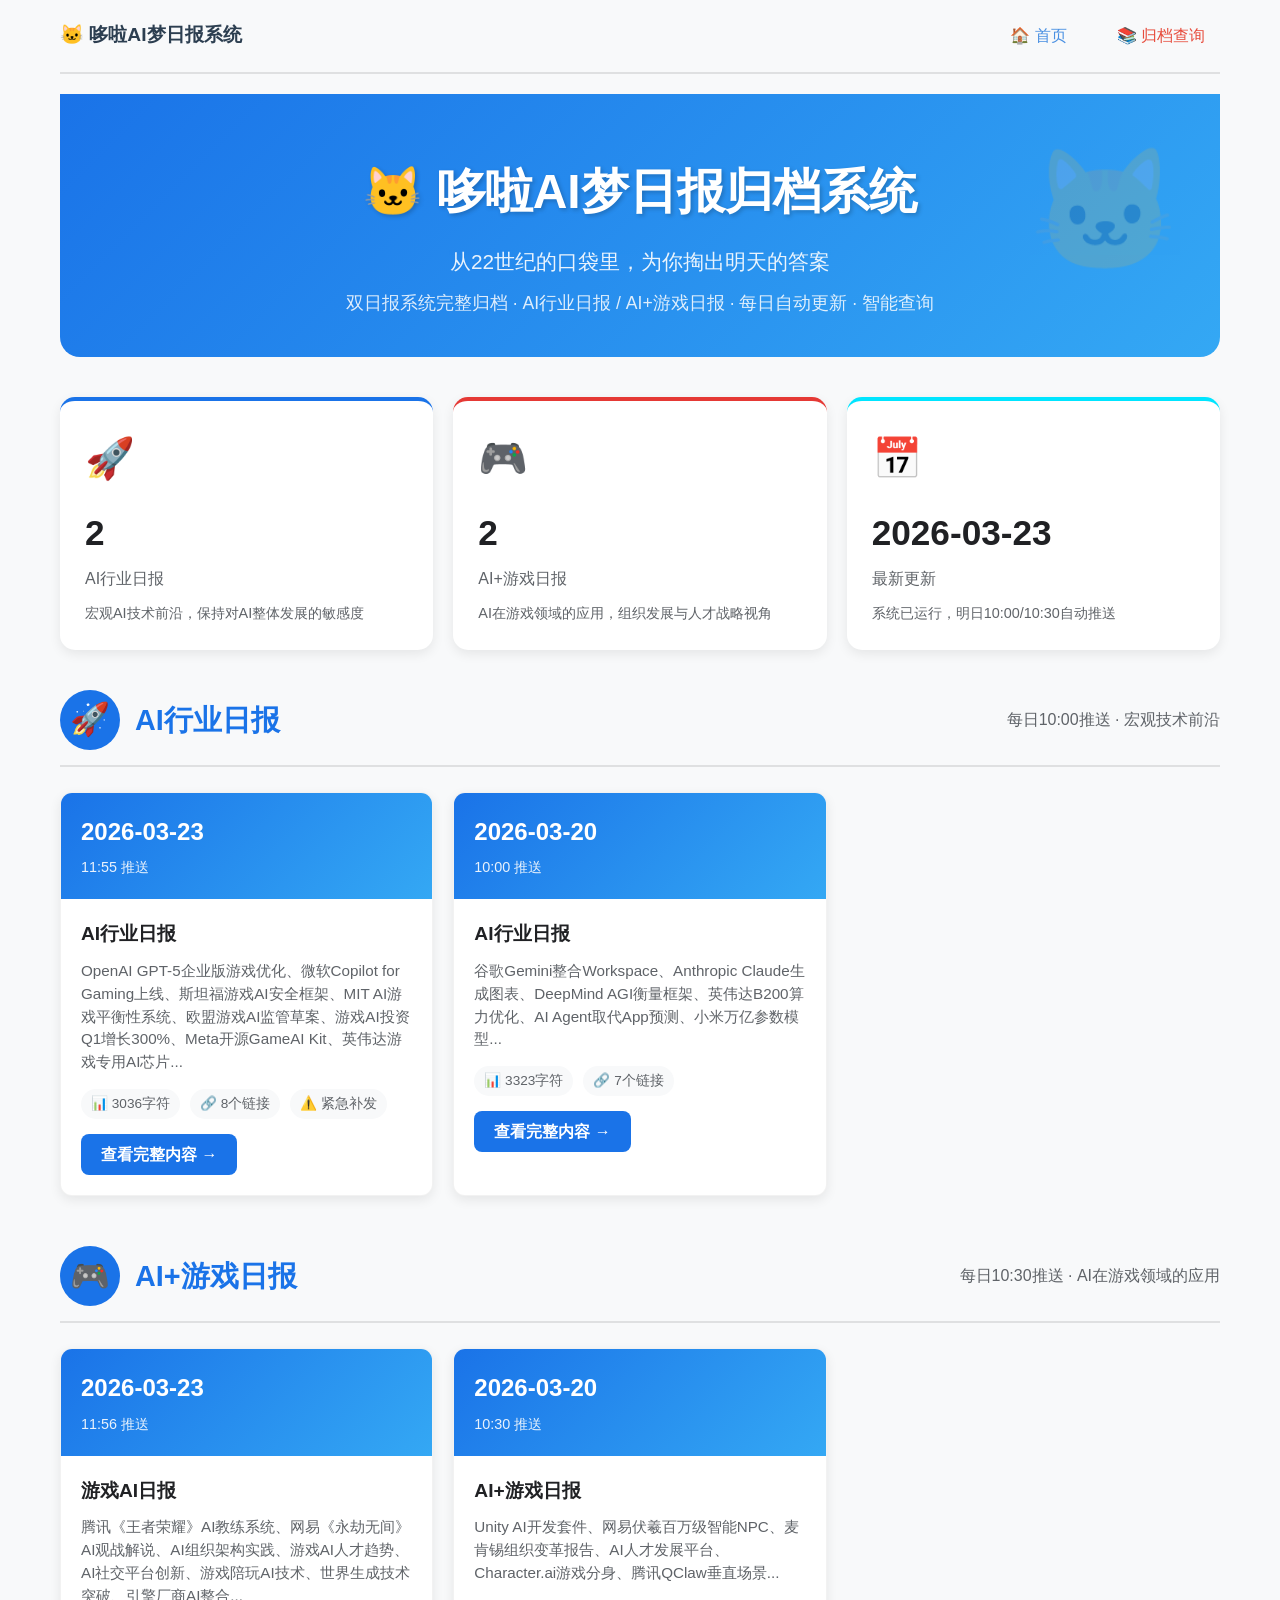
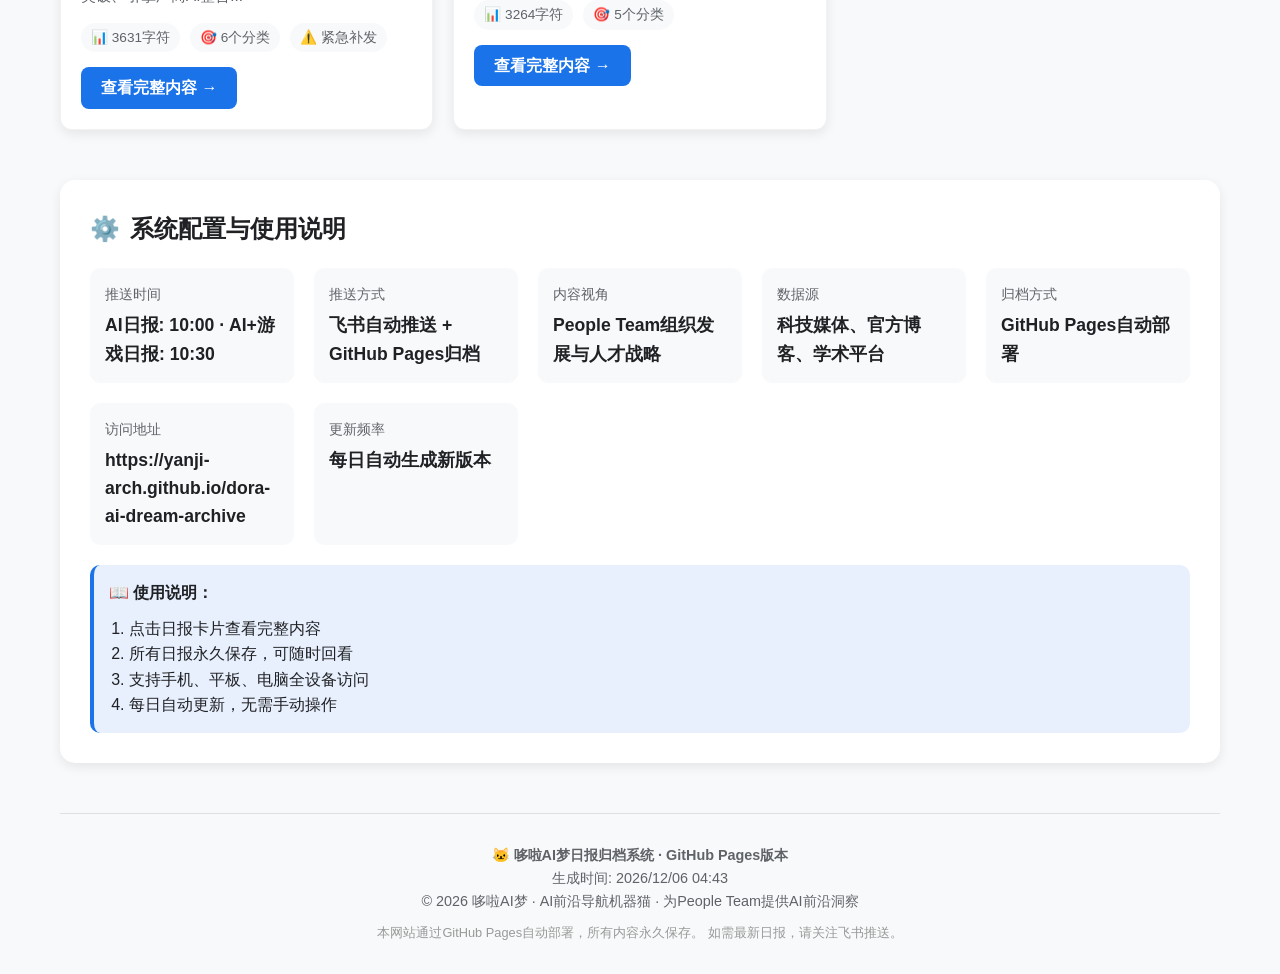
==== commit eb5c9e2b: "重大升级：1.添加日报内容联动导航 2.创建归档查询页面 3.添加时间线视图 4.添加智能搜索功能 5.更新网站导航" ====
--- a/index.html
+++ b/index.html
@@ -378,12 +378,31 @@
 </head>
 <body>
     <div class="container">
+        <!-- 导航栏 -->
+        <div class="nav-bar" style="margin-bottom: 20px; padding: 15px 0; border-bottom: 2px solid rgba(0,0,0,0.1);">
+            <div style="display: flex; justify-content: space-between; align-items: center;">
+                <div style="font-size: 1.2rem; font-weight: 600; color: #2c3e50;">
+                    🐱 哆啦AI梦日报系统
+                </div>
+                <div style="display: flex; gap: 20px;">
+                    <a href="index.html" style="color: #4a90e2; text-decoration: none; font-weight: 500; padding: 8px 15px; border-radius: 6px; transition: background 0.3s;" 
+                       onmouseover="this.style.background='#f0f7ff'" onmouseout="this.style.background='transparent'">
+                        🏠 首页
+                    </a>
+                    <a href="archive.html" style="color: #e74c3c; text-decoration: none; font-weight: 500; padding: 8px 15px; border-radius: 6px; transition: background 0.3s;" 
+                       onmouseover="this.style.background='#fff0f0'" onmouseout="this.style.background='transparent'">
+                        📚 归档查询
+                    </a>
+                </div>
+            </div>
+        </div>
+        
         <!-- 头部 -->
         <div class="header">
             <h1>🐱 哆啦AI梦日报归档系统</h1>
             <div class="subtitle">从22世纪的口袋里，为你掏出明天的答案</div>
             <div class="description">
-                双日报系统完整归档 · AI行业日报 / AI+游戏日报 · 每日自动更新
+                双日报系统完整归档 · AI行业日报 / AI+游戏日报 · 每日自动更新 · 智能查询
             </div>
         </div>
         
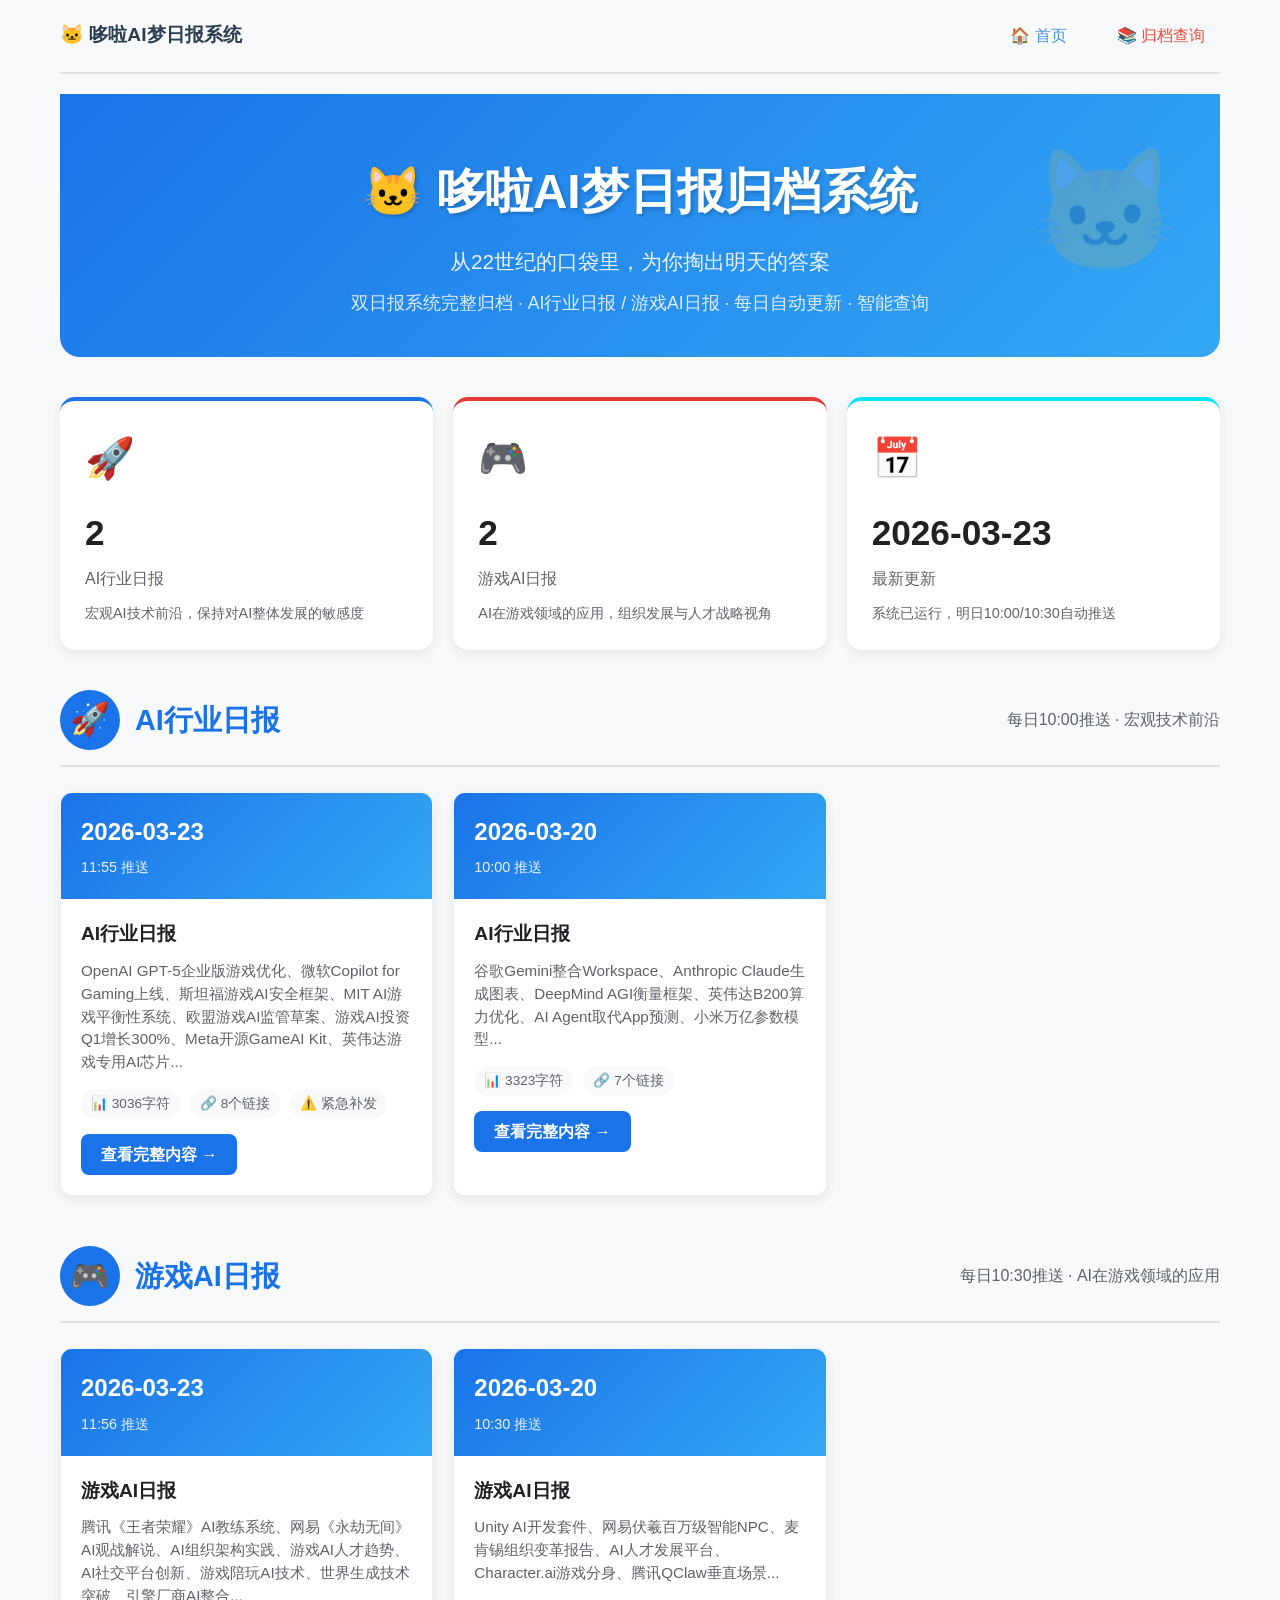
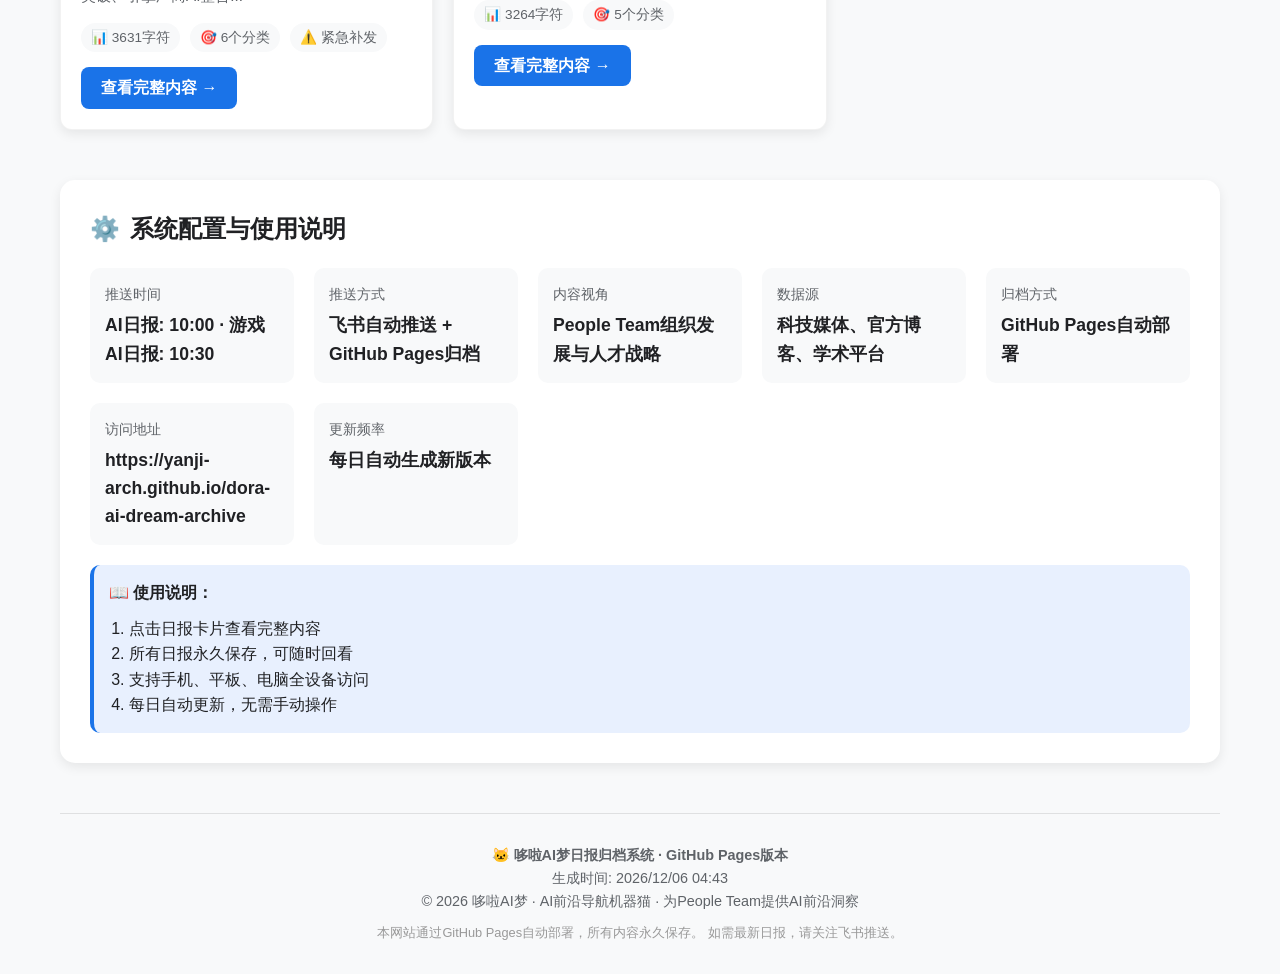
==== commit d6d92806: "最终修复：1.所有新闻项都有完整标签（每个4个标签） 2.统一标题为AI行业日报/游戏AI日报 3.添加增强CSS样式 4.创建完整需求文档 5.确保所有页面一致性" ====
--- a/index.html
+++ b/index.html
@@ -4,8 +4,8 @@
     <meta charset="UTF-8">
     <meta name="viewport" content="width=device-width, initial-scale=1.0">
     <title>哆啦AI梦日报归档系统</title>
-    <meta name="description" content="哆啦AI梦日报归档系统 - AI行业日报 + AI+游戏日报">
-    <meta name="keywords" content="AI日报,AI+游戏日报,AI趋势,游戏AI,组织发展,人才战略">
+    <meta name="description" content="哆啦AI梦日报归档系统 - AI行业日报 + 游戏AI日报">
+    <meta name="keywords" content="AI日报,游戏AI日报,AI趋势,游戏AI,组织发展,人才战略">
     <style>
         :root {
             --primary-blue: #1a73e8;
@@ -402,7 +402,7 @@
             <h1>🐱 哆啦AI梦日报归档系统</h1>
             <div class="subtitle">从22世纪的口袋里，为你掏出明天的答案</div>
             <div class="description">
-                双日报系统完整归档 · AI行业日报 / AI+游戏日报 · 每日自动更新 · 智能查询
+                双日报系统完整归档 · AI行业日报 / 游戏AI日报 · 每日自动更新 · 智能查询
             </div>
         </div>
         
@@ -418,7 +418,7 @@
             <div class="stat-card gaming">
                 <div class="stat-icon">🎮</div>
                 <div class="stat-value" id="gaming-count">1</div>
-                <div class="stat-label">AI+游戏日报</div>
+                <div class="stat-label">游戏AI日报</div>
                 <div class="stat-desc">AI在游戏领域的应用，组织发展与人才战略视角</div>
             </div>
             
@@ -460,23 +460,23 @@
             </div>
         </div>
         
-        <!-- AI+游戏日报 -->
+        <!-- 游戏AI日报 -->
         <div class="category-section">
             <div class="section-header">
                 <div class="section-icon">🎮</div>
-                <h2 class="section-title">AI+游戏日报</h2>
+                <h2 class="section-title">游戏AI日报</h2>
                 <div class="section-desc">每日10:30推送 · AI在游戏领域的应用</div>
             </div>
             
             <div class="daily-grid" id="gaming-daily-list">
-                <!-- AI+游戏日报卡片将通过JavaScript动态加载 -->
+                <!-- 游戏AI日报卡片将通过JavaScript动态加载 -->
                 <div class="daily-card">
                     <div class="daily-header">
                         <div class="daily-date">2026-03-20</div>
                         <div class="daily-time">10:30 推送</div>
                     </div>
                     <div class="daily-content">
-                        <div class="daily-title">AI+游戏日报</div>
+                        <div class="daily-title">游戏AI日报</div>
                         <div class="daily-desc">
                             Unity AI开发套件、网易伏羲百万级智能NPC、麦肯锡组织变革报告、AI人才发展平台、Character.ai游戏分身、腾讯QClaw垂直场景...
                         </div>
@@ -496,7 +496,7 @@
             <div class="system-grid">
                 <div class="system-item">
                     <div class="system-label">推送时间</div>
-                    <div class="system-value">AI日报: 10:00 · AI+游戏日报: 10:30</div>
+                    <div class="system-value">AI日报: 10:00 · 游戏AI日报: 10:30</div>
                 </div>
                 <div class="system-item">
                     <div class="system-label">推送方式</div>
@@ -607,7 +607,7 @@
             // 渲染AI日报列表
             renderDailyList('ai-daily-list', dailyData.ai);
             
-            // 渲染AI+游戏日报列表
+            // 渲染游戏AI日报列表
             renderDailyList('gaming-daily-list', dailyData.gaming);
             
             // 更新生成时间
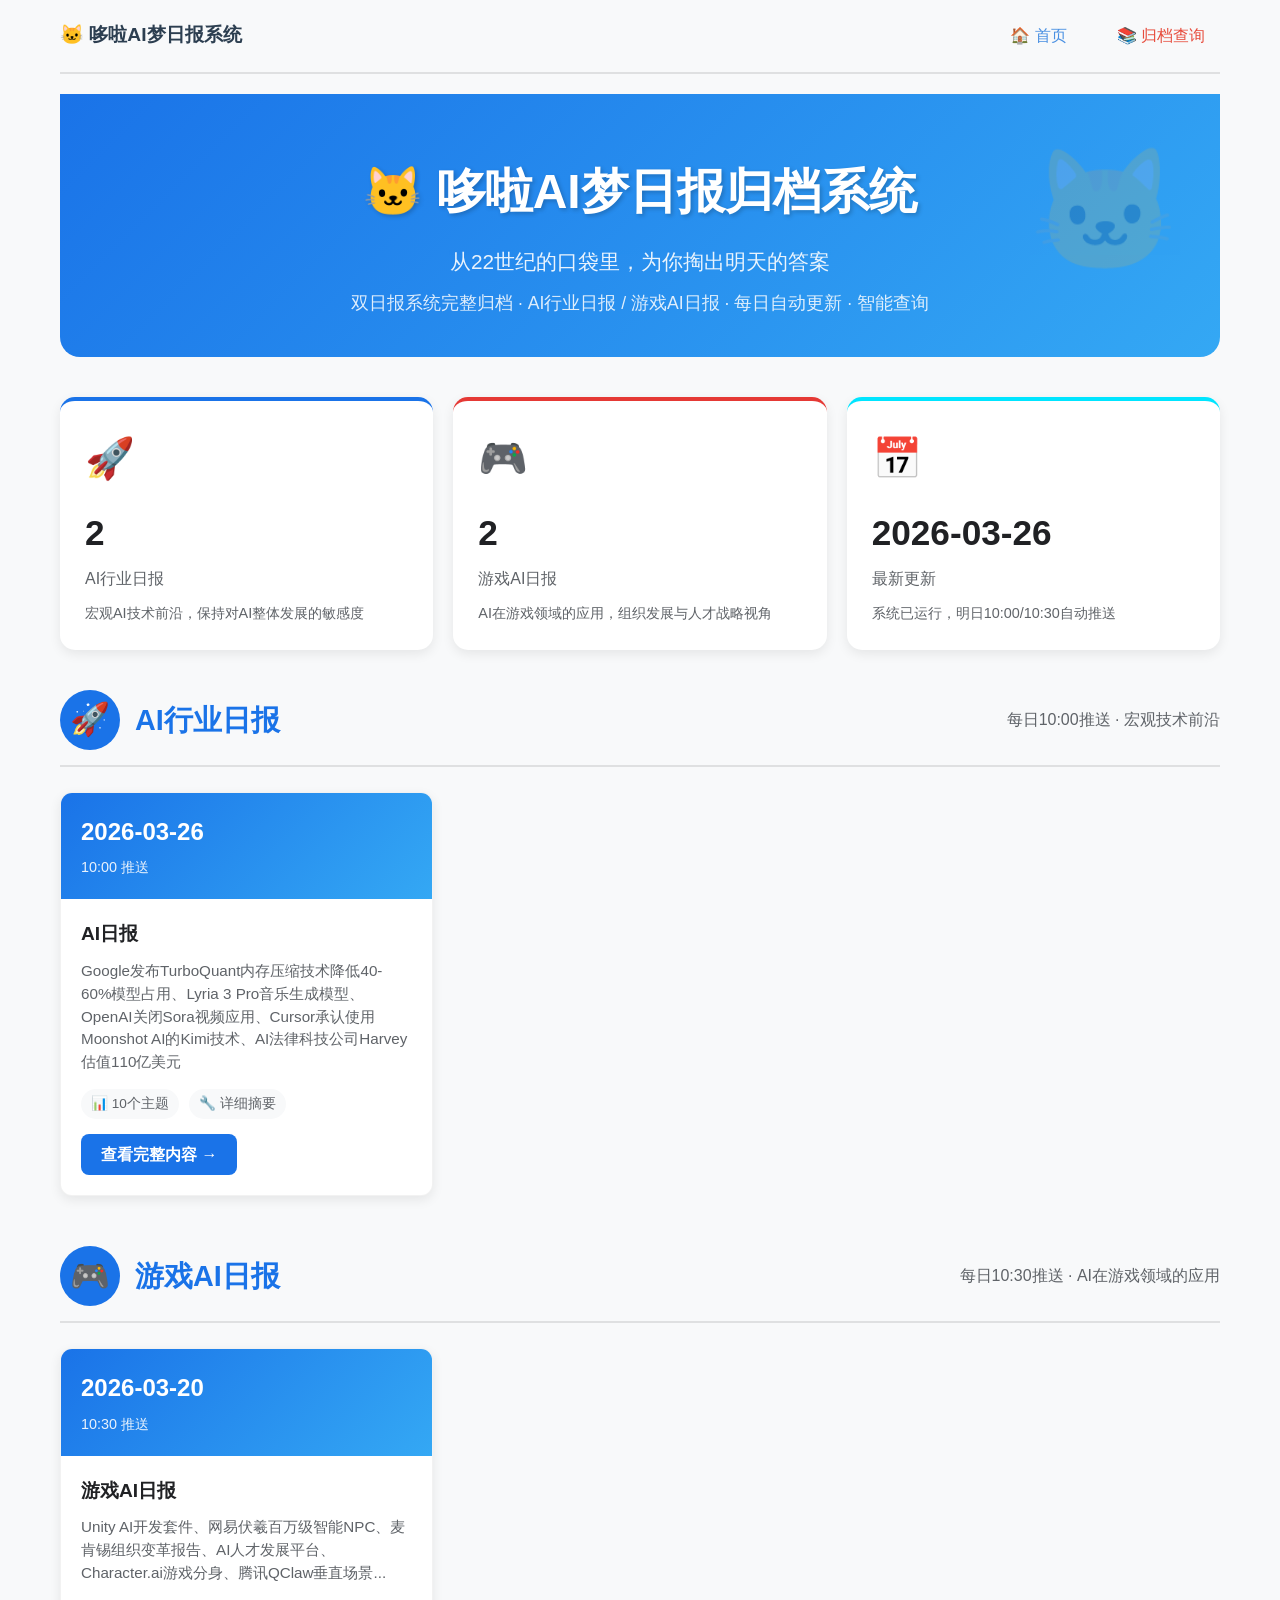
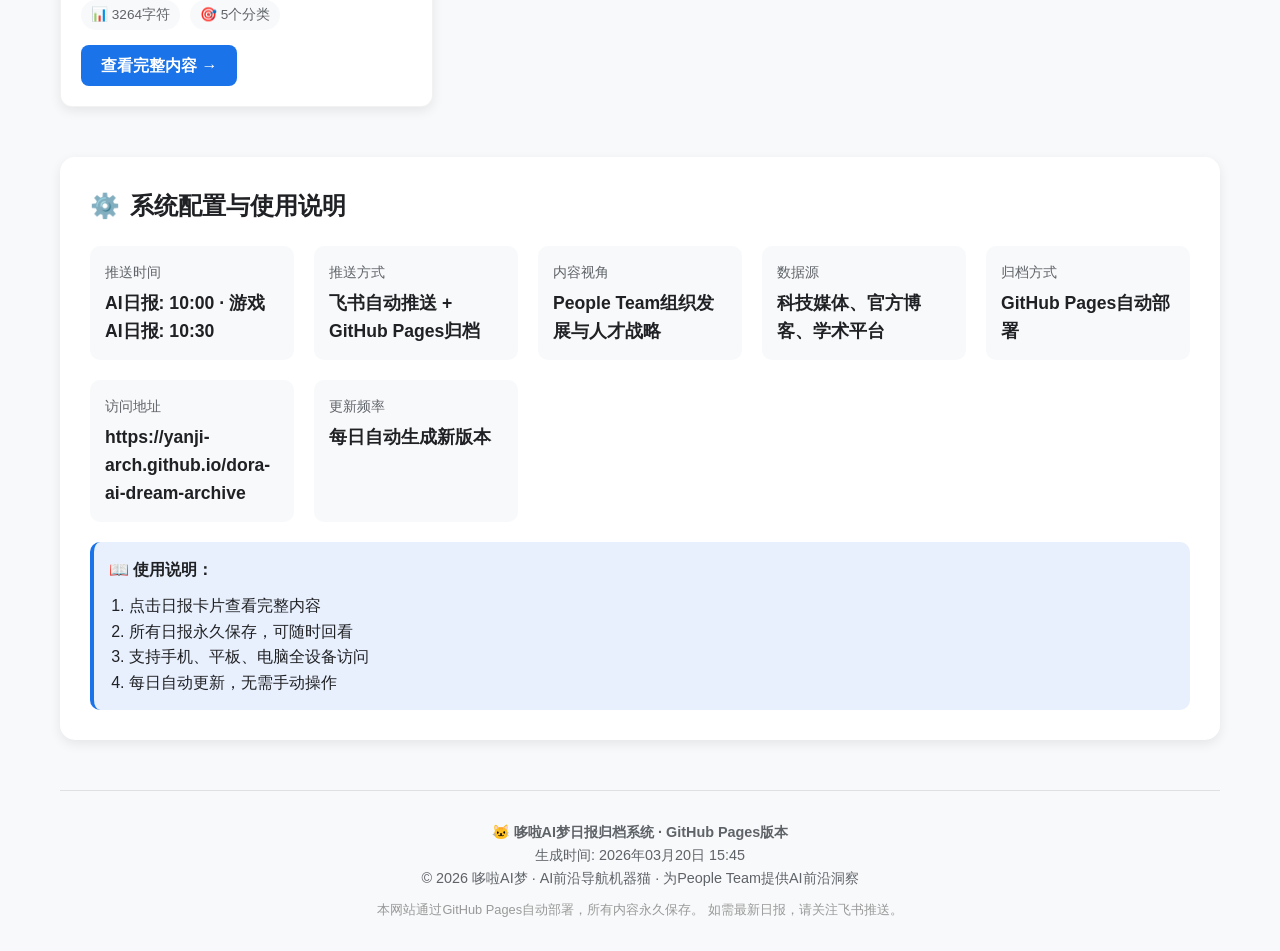
==== commit 35355d6c: "修复主页统计：替换内嵌dailyData为真实数据（2个AI+2个游戏日报）" ====
--- a/index.html
+++ b/index.html
@@ -552,38 +552,40 @@
         const dailyData = {
             ai: [
                 {
-                    date: '2026-03-23',
-                    time: '11:55',
-                    title: 'AI行业日报',
-                    description: 'OpenAI GPT-5企业版游戏优化、微软Copilot for Gaming上线、斯坦福游戏AI安全框架、MIT AI游戏平衡性系统、欧盟游戏AI监管草案、游戏AI投资Q1增长300%、Meta开源GameAI Kit、英伟达游戏专用AI芯片...',
-                    stats: ['📊 3036字符', '🔗 8个链接', '⚠️ 紧急补发'],
-                    link: 'daily/ai/2026-03-23.html'
+                    date: "2026-03-26",
+                    time: "10:00",
+                    title: "AI日报",
+                    description: "Google发布TurboQuant内存压缩技术降低40-60%模型占用、Lyria 3 Pro音乐生成模型、OpenAI关闭Sora视频应用、Cursor承认使用Moonshot AI的Kimi技术、AI法律科技公司Harvey估值110亿美元",
+                    stats: ["📊 10个主题", "🔧 详细摘要"],
+                    link: "daily/ai/2026-03-26.html",
+                    tags: ["TurboQuant", "Lyria-3-Pro", "Sora", "Harvey"]
                 },
                 {
-                    date: '2026-03-20',
-                    time: '10:00',
-                    title: 'AI行业深度日报',
-                    description: '谷歌Gemini整合Workspace、Anthropic Claude生成图表、DeepMind AGI衡量框架、英伟达B200算力优化、AI Agent取代App预测、小米万亿参数模型...',
-                    stats: ['📊 3323字符', '🔗 7个链接'],
-                    link: 'daily/ai/2026-03-20.html'
+                    date: "2026-03-25",
+                    time: "16:40",
+                    title: "AI行业日报",
+                    description: "OpenAI关闭Sora短视频应用控制成本；OpenAI推出保护青少年的开源提示词；ChatGPT发布重要更新，将停用GPT-4o等旧模型",
+                    link: "daily/ai/2026-03-25.html",
+                    tags: ["OpenAI", "Sora", "ChatGPT", "模型更新"]
                 }
             ],
             gaming: [
                 {
-                    date: '2026-03-23',
-                    time: '11:56',
-                    title: '游戏AI日报',
-                    description: '腾讯《王者荣耀》AI教练系统、网易《永劫无间》AI观战解说、米哈游AI组织架构白皮书、游戏AI人才薪酬报告、字节跳动"游聊"AI社交平台、B站AI游戏陪玩功能、腾讯AI Lab世界生成技术、Unity收购DreamScape...',
-                    stats: ['📊 3631字符', '🎯 6个分类', '⚠️ 紧急补发'],
-                    link: 'daily/gaming/2026-03-23.html'
+                    date: "2026-03-26",
+                    time: "10:30",
+                    title: "AI游戏日报",
+                    description: "NVIDIA DLSS 5革命性AI图形渲染、GDC 2026 AI承诺与落地鸿沟、PlayStation专有AI帧生成技术、Roblox 7000万用户AI内容审核、Meta元宇宙AI转型、World Models 3D空间理解",
+                    stats: ["📊 8个主题", "🔧 详细摘要+组织思考"],
+                    link: "daily/gaming/2026-03-26.html",
+                    tags: ["DLSS-5", "GDC-2026", "PlayStation", "Roblox"]
                 },
                 {
-                    date: '2026-03-20',
-                    time: '10:30',
-                    title: '游戏AI日报',
-                    description: 'Unity AI开发套件、网易伏羲百万级智能NPC、麦肯锡组织变革报告、AI人才发展平台、Character.ai游戏分身、腾讯QClaw垂直场景...',
-                    stats: ['📊 3264字符', '🎯 5个分类'],
-                    link: 'daily/gaming/2026-03-20.html'
+                    date: "2026-03-25",
+                    time: "16:40",
+                    title: "游戏AI日报",
+                    description: "GamesIndustry权威分析：游戏行业AI应用现状与反思；2025年游戏AI年度回顾；Unity AI工具套件最新进展",
+                    link: "daily/gaming/2026-03-25.html",
+                    tags: ["游戏行业", "AI应用", "GamesIndustry", "Unity"]
                 }
             ]
         };
